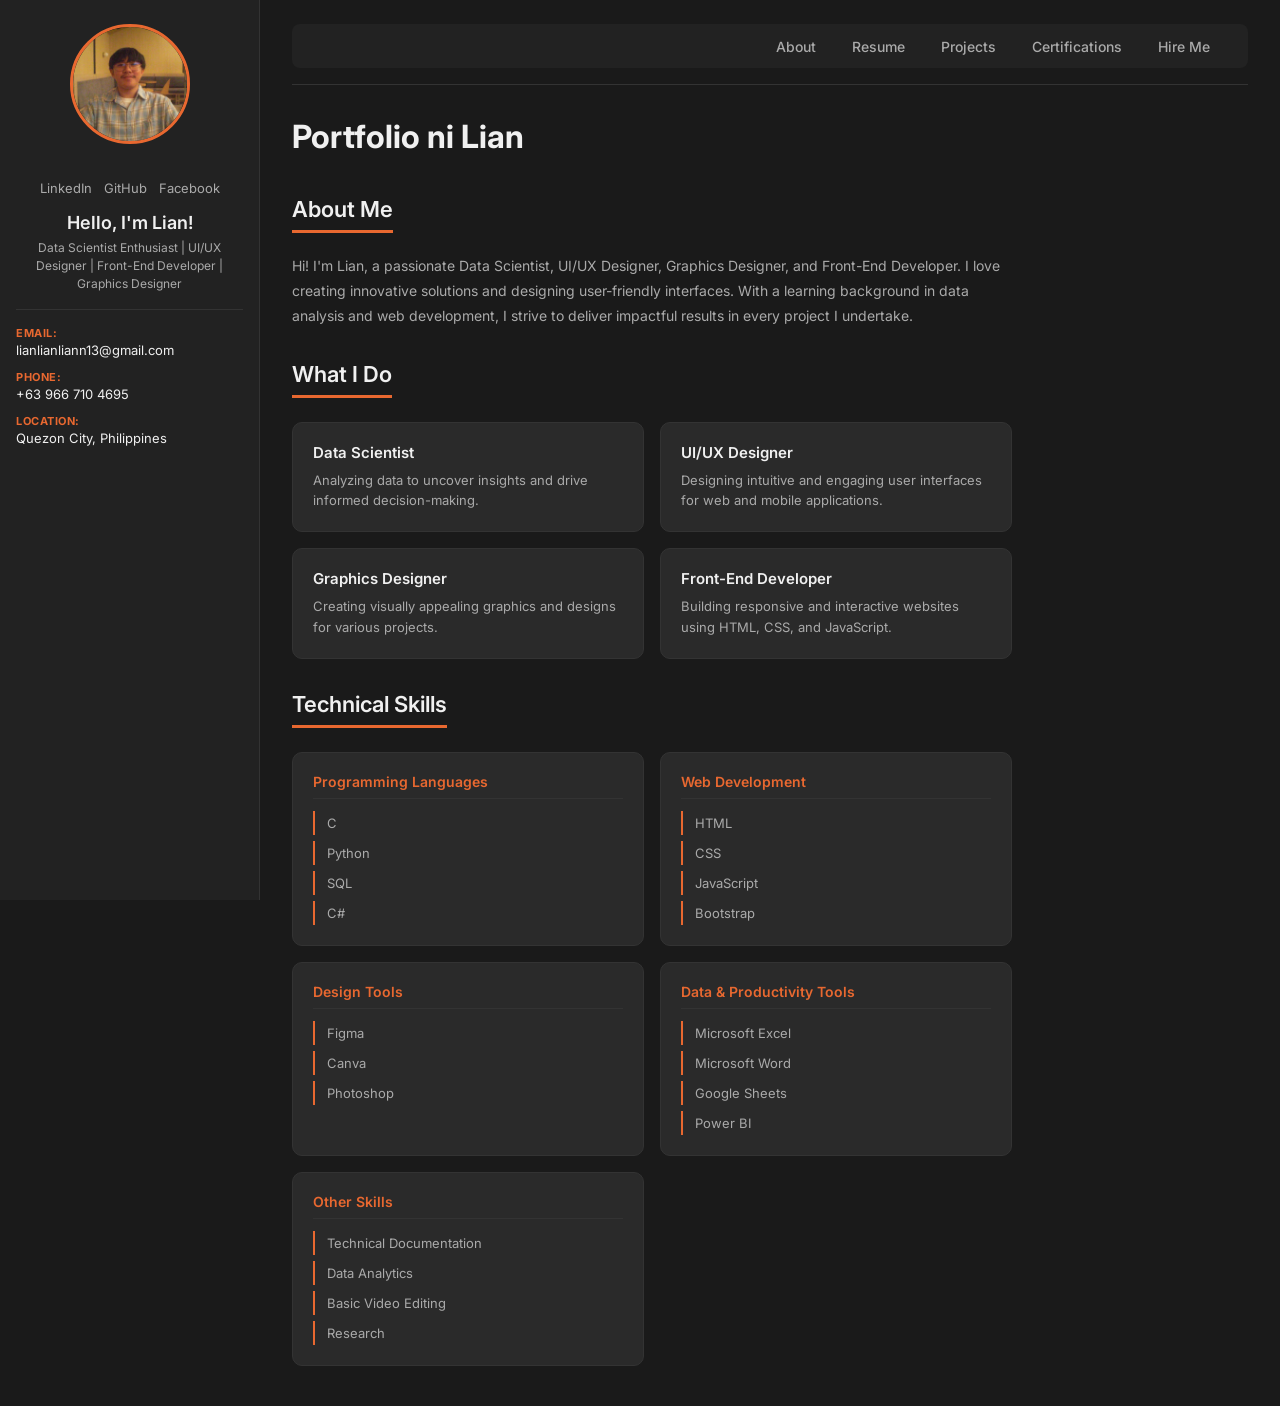
==== index.html @ ba4564c7 "chore: organize project structure into css and images folders" ====
<!DOCTYPE html>
<html lang="en" data-theme="dark">
<head>
    <meta charset="UTF-8">
    <meta name="viewport" content="width=device-width, initial-scale=1.0">
    <title>Portfolio ni Lian</title>
    <link rel="preconnect" href="https://fonts.googleapis.com">
    <link rel="preconnect" href="https://fonts.gstatic.com" crossorigin>
    <link href="https://fonts.googleapis.com/css2?family=Inter:wght@300;400;500;600;700&display=swap" rel="stylesheet">
    <!--External CSS-->
    <link rel="stylesheet" href="css/style.css">
</head>
<body>
   
    <div class="layout-wrapper">

        <!-- SIDEBAR -->
        <aside class="sidebar">

            <!-- Profile Picture -->
            <img src="images/lian-luigi-paredes.jpg" 
            alt="Profile Picture" 
            class="profile-pic"/>

            <br />
            
            <!-- Social Media Links -->
            <div class="social-links">
                <a href="https://www.linkedin.com/in/lian-paredes-87608a298/" 
                target="_blank">LinkedIn</a>
                <a href="https://github.com/lianlianliann"
                target="_blank">GitHub</a> 
                <a href="https://www.facebook.com/ventura.lian/" 
                target="_blank">Facebook</a>
            </div>

            <div class="sidebar-intro">
                <h2>Hello, I'm Lian!</h2>
                <p>Data Scientist Enthusiast | UI/UX Designer | Front-End Developer | Graphics Designer </p>
            </div>
            
            <hr class="sidebar-divider"/>

            <!-- Contact Details -->
            <ul class="contact-list"> 
                <li>
                    <strong>Email:</strong>
                    <p>lianlianliann13@gmail.com</p>
                </li>
                <li>
                    <strong>Phone:</strong>
                    <p>+63 966 710 4695</p>
                </li>
                <li>
                    <strong>Location:</strong>
                    <p>Quezon City, Philippines</p>
                </li>
            </ul>
    
        </aside>

        <!-- MAIN CONTENT -->
        <main class="main-content">

            <!-- Navigation -->
            <nav class="navbar">
                 <ul class="nav-links">
                    <li><a href="index.html">About</a></li>
                    <li><a href="resume.html">Resume</a></li>
                    <li><a href="projects.html">Projects</a></li>
                    <li><a href="certifications.html">Certifications</a></li>
                    <li><a href="hire-me.html">Hire Me</a></li>
                </ul>
            </nav>

            <hr class="nav-divider"/>

            <!-- About Section -->
            <section id="about" class="section">
                <h1 class="page-title">Portfolio ni Lian</h1>
                <h2 class="section-title">About Me</h2>
                <p>Hi! I'm Lian, a passionate Data Scientist, UI/UX Designer, Graphics Designer, and Front-End Developer. I love creating innovative solutions and designing user-friendly interfaces. With a learning background in data analysis and web development, I strive to deliver impactful results in every project I undertake.</p>

                <!-- What I Do -->
                <h2 class="section-title">What I Do</h2>
                <div class="cards-grid">

                    <div class="card">
                        <h4>Data Scientist</h4>
                        <p>Analyzing data to uncover insights and drive informed decision-making.</p>
                    </div>

                    <div class="card">
                        <h4>UI/UX Designer</h4>
                        <p>Designing intuitive and engaging user interfaces for web and mobile applications.</p>
                    </div>

                    <div class="card">
                        <h4>Graphics Designer</h4>
                        <p>Creating visually appealing graphics and designs for various projects.</p>
                    </div>

                    <div class="card">
                        <h4>Front-End Developer</h4>
                        <p>Building responsive and interactive websites using HTML, CSS, and JavaScript.</p>
                    </div>

                </div>

                <!-- Technical Skills -->
                <h2 class="section-title">Technical Skills</h2>

                <div class="skills-grid">

                    <div class="skill-category">
                        <h3>Programming Languages</h3>
                        <ul>
                            <li>C</li>
                            <li>Python</li>
                            <li>SQL</li>
                            <li>C#</li>
                        </ul>
                    </div>

                    <div class="skill-category">
                        <h3>Web Development</h3>
                        <ul>
                            <li>HTML</li>
                            <li>CSS</li>
                            <li>JavaScript</li>
                            <li>Bootstrap</li>
                        </ul>
                    </div>

                    <div class="skill-category">
                        <h3>Design Tools</h3>
                        <ul>
                            <li>Figma</li>
                            <li>Canva</li>
                            <li>Photoshop</li>
                        </ul>
                    </div>

                    <div class="skill-category">
                        <h3>Data &amp; Productivity Tools</h3>
                        <ul>
                            <li>Microsoft Excel</li>
                            <li>Microsoft Word</li>
                            <li>Google Sheets</li>
                            <li>Power BI</li>
                        </ul>
                    </div>

                    <div class="skill-category">
                        <h3>Other Skills</h3>
                        <ul>
                            <li>Technical Documentation</li>
                            <li>Data Analytics</li>
                            <li>Basic Video Editing</li>
                            <li>Research</li>
                        </ul>
                    </div>

                </div>

            </section>

        </main>

    </div>

</body>
</html>
---- css/style.css ----
/* ================================
   INDEX
================================ */


/* ================================
   CSS VARIABLES (THEME COLORS)
================================ */
:root {
    --bg-main: #1a1a1a;
    --bg-sidebar: #222222;
    --bg-card: #2a2a2a;
    --text-primary: #f0f0f0;
    --text-secondary: #aaaaaa;
    --accent: #e86830;
    --border: #333333;
}

/* ================================
   RESET & BASE STYLES
================================ */
* {
    margin: 0;
    padding: 0;
    box-sizing: border-box;
}

html {
    scroll-behavior: smooth;
}

body {
    font-family: 'Inter', sans-serif;
    background-color: var(--bg-main);
    color: var(--text-primary);
}

/* ================================
   LAYOUT
================================ */
.layout-wrapper {
    display: flex;
    min-height: 100vh;
}

.sidebar {
    width: 260px;
    min-width: 260px;
    background-color: var(--bg-sidebar);
    border-right: 1px solid var(--border);
    padding: 24px 16px;
    position: fixed;
    top: 0;
    left: 0;
    height: 100vh;
    overflow-y: auto;
}

.main-content {
    margin-left: 260px;
    flex: 1;
    padding: 24px 32px;
}

/* ================================
   SIDEBAR
================================ */
.profile-pic {
    width: 120px;
    height: 120px;
    border-radius: 50%;
    border: 3px solid var(--accent);
    display: block;
    margin: 0 auto 16px auto;
    object-fit: cover;
}

.social-links {
    display: flex;
    justify-content: center;
    gap: 12px;
    margin-bottom: 16px;
}

.social-links a {
    color: var(--text-secondary);
    text-decoration: none;
    font-size: 13px;
    transition: color 0.2s ease;
}

.social-links a:hover {
    color: var(--accent);
}

.sidebar-intro {
    text-align: center;
    margin-bottom: 16px;
}

.sidebar-intro h2 {
    font-size: 18px;
    font-weight: 600;
    color: var(--text-primary);
    margin-bottom: 6px;
}

.sidebar-intro p {
    font-size: 12px;
    color: var(--text-secondary);
    line-height: 1.5;
}

.sidebar-divider {
    border: none;
    border-top: 1px solid var(--border);
    margin: 16px 0;
}

.contact-list {
    list-style: none;
    display: flex;
    flex-direction: column;
    gap: 12px;
}

.contact-list li {
    display: flex;
    flex-direction: column;
    gap: 2px;
}

.contact-list strong {
    font-size: 11px;
    text-transform: uppercase;
    letter-spacing: 0.5px;
    color: var(--accent);
}

.contact-list p {
    font-size: 13px;
    color: var(--text-primary);
    margin: 0;
}

/* ================================
   NAVIGATION
================================ */
.navbar {
    display: flex;
    justify-content: flex-end;
    align-items: center;
    background-color: var(--bg-sidebar);
    border-radius: 8px;
    padding: 12px 24px;
}

.nav-links {
    list-style: none;
    display: flex;
    gap: 8px;
    margin: 0;
    padding: 0;
}

.nav-links li a {
    text-decoration: none;
    color: var(--text-secondary);
    font-size: 14px;
    font-weight: 500;
    padding: 6px 14px;
    border-radius: 6px;
    transition: color 0.2s ease, background-color 0.2s ease;
}

.nav-links li a:hover {
    color: var(--accent);
    background-color: var(--bg-card);
}

.nav-links li a.active {
    color: var(--accent);
    background-color: var(--bg-card);
}

.nav-divider {
    border: none;
    border-top: 1px solid var(--border);
    margin: 16px 0;
}

/* ================================
   SECTIONS (SHARED)
================================ */
.section {
    padding: 16px 0;
}

.page-title {
    font-size: 32px;
    font-weight: 700;
    color: var(--text-primary);
    margin-bottom: 8px;
}

.section-title {
    font-size: 22px;
    font-weight: 600;
    color: var(--text-primary);
    margin-top: 32px;
    margin-bottom: 8px;
    padding-bottom: 8px;
    display: inline-block;
    border-bottom: 3px solid var(--accent);
}

.section p {
    font-size: 14px;
    color: var(--text-secondary);
    line-height: 1.8;
    max-width: 720px;
    margin-top: 12px;
}

/* ================================
   WHAT I DO CARDS
================================ */
.cards-grid {
    display: grid;
    grid-template-columns: repeat(2, 1fr);
    gap: 16px;
    margin-top: 16px;
    max-width: 720px;
}

.card {
    background-color: var(--bg-card);
    border: 1px solid var(--border);
    border-radius: 10px;
    padding: 20px;
    transition: transform 0.2s ease, border-color 0.2s ease;
}

.card:hover {
    transform: translateY(-4px);
    border-color: var(--accent);
}

.card h4 {
    font-size: 15px;
    font-weight: 600;
    color: var(--text-primary);
    margin-bottom: 8px;
}

.card p {
    font-size: 13px;
    color: var(--text-secondary);
    line-height: 1.6;
    margin: 0;
}

/* ================================
   TECHNICAL SKILLS
================================ */
.skills-grid {
    display: grid;
    grid-template-columns: repeat(2, 1fr);
    gap: 16px;
    margin-top: 16px;
    max-width: 720px;
}

.skill-category {
    background-color: var(--bg-card);
    border: 1px solid var(--border);
    border-radius: 10px;
    padding: 20px;
    transition: border-color 0.2s ease;
}

.skill-category:hover {
    border-color: var(--accent);
}

.skill-category h3 {
    font-size: 14px;
    font-weight: 600;
    color: var(--accent);
    margin-bottom: 12px;
    padding-bottom: 8px;
    border-bottom: 1px solid var(--border);
}

.skill-category ul {
    list-style: none;
    display: flex;
    flex-direction: column;
    gap: 6px;
}

.skill-category ul li {
    font-size: 13px;
    color: var(--text-secondary);
    padding: 4px 0;
    padding-left: 12px;
    border-left: 2px solid var(--accent);
    transition: color 0.2s ease;
}

.skill-category ul li:hover {
    color: var(--text-primary);
}

/* ================================
   RESUME
================================ */


/* ================================
   DOWNLOAD BUTTON
================================ */
.download-btn {
    display: inline-block;
    padding: 10px 24px;
    background-color: var(--accent);
    color: #ffffff;
    text-decoration: none;
    border-radius: 8px;
    font-size: 14px;
    font-weight: 600;
    transition: opacity 0.2s ease, transform 0.2s ease;
}

.download-btn:hover {
    opacity: 0.85;
    transform: translateY(-2px);
}

/* ================================
   PAGE TITLE WRAPPER
================================ */
.page-title-wrapper {
    display: flex;
    align-items: center;
    justify-content: space-between;
    max-width: 720px;
    margin-bottom: 8px;
}

.page-title-wrapper .download-btn {
    font-size: 12px;
    padding: 6px 16px;
    margin: 0;
}

/* ================================
   EDUCATION & EXPERIENCE TIMELINE
================================ */
.timeline {
    display: flex;
    flex-direction: column;
    margin-top: 16px;
    max-width: 720px;
    border-left: 2px solid var(--border);
    padding-left: 24px;
}

.timeline-item {
    position: relative;
    padding-bottom: 32px;
}

.timeline-item:last-child {
    padding-bottom: 0;
}

.timeline-dot {
    width: 12px;
    height: 12px;
    background-color: var(--accent);
    border-radius: 50%;
    position: absolute;
    left: -30.5px;
    top: 1px;
}

.timeline-content h3 {
    font-size: 15px;
    font-weight: 600;
    color: var(--text-primary);
    margin-bottom: 4px;
}

.timeline-date {
    font-size: 13px;
    color: var(--accent);
    font-weight: 500;
    display: block;
    margin-bottom: 6px;
}

.timeline-content p {
    font-size: 13px;
    color: var(--text-secondary);
    margin: 0;
    margin-bottom: 6px;
    line-height: 1.6;
}

/* ================================
   AFFILIATIONS & ORGANIZATIONS
================================ */
.affiliations-grid {
    display: grid;
    grid-template-columns: repeat(2, 1fr);
    gap: 16px;
    margin-top: 16px;
    max-width: 720px;
}

.affiliation-card {
    background-color: var(--bg-card);
    border: 1px solid var(--border);
    border-radius: 10px;
    padding: 20px;
    transition: border-color 0.2s ease, transform 0.2s ease;
}

.affiliation-card:hover {
    border-color: var(--accent);
    transform: translateY(-4px);
}

.affiliation-card h3 {
    font-size: 15px;
    font-weight: 600;
    color: var(--text-primary);
    margin-bottom: 6px;
}

.affiliation-role {
    font-size: 12px;
    color: var(--accent);
    font-weight: 500;
    display: block;
    margin-bottom: 4px;
}

.affiliation-date {
    font-size: 12px;
    color: var(--text-secondary);
    display: block;
    margin-bottom: 10px;
}

.affiliation-card p {
    font-size: 13px;
    color: var(--text-secondary);
    line-height: 1.6;
    margin: 0;
}

/* ================================
   PROJECTS BASE
================================ */
.project-list {
    display: flex;
    flex-direction: column;
    gap: 40px;
    margin-top: 24px;
    max-width: 520px;
}

/* ================================
   PROJECTS CARDS
================================ */
.project-card {
    display: flex;
    flex-direction: column;
    gap: 16px;
    background-color: var(--bg-card);
    border: 1px solid var(--border);
    border-radius: 10px;
    overflow: hidden;
    transition: border-color 0.2s ease, transform 0.2s ease;
}

.project-card:hover {
    border-color: var(--accent);
    transform: translateY(-4px);
}

.project-image-placeholder {
    width: 100%;
    height: 180px;
    background-color: var(--border);
    display: flex;
    align-items: center;
    justify-content: center;
}

.project-image-placeholder p {
    font-size: 13px;
    color: var(--text-secondary);
    margin: 0;
}

.project-info {
    padding: 0 20px 20px 20px;
}

.project-info h2 {
    font-size: 20px;
    font-weight: 700;
    color: var(--text-primary);
    margin-bottom: 10px;
}

.project-info p {
    font-size: 13px;
    color: var(--text-secondary);
    line-height: 1.8;
    margin: 0;
}

/* ================================
   PROJECTS TAGS & BUTTON
================================ */

.project-tags {
    display: flex;
    flex-wrap: wrap;
    gap: 8px;
    margin-top: 16px;
    margin-bottom: 16px;
}

.tag {
    font-size: 12px;
    font-weight: 500;
    color: var(--accent);
    background-color: var(--bg-main);
    border: 1px solid var(--accent);
    border-radius: 20px;
    padding: 4px 12px;
    transition: background-color 0.2s ease, color 0.2s ease;
}

.tag:hover {
    background-color: var(--accent);
    color: #ffffff;
}

.demo-btn {
    display: inline-flex;
    align-items: center;
    gap: 6px;
    font-size: 13px;
    font-weight: 600;
    color: var(--text-primary);
    text-decoration: none;
    border: 1px solid var(--border);
    border-radius: 8px;
    padding: 8px 16px;
    transition: background-color 0.2s ease, border-color 0.2s ease;
}

.demo-btn:hover {
    background-color: var(--accent);
    border-color: var(--accent);
}

/* ================================
   CERTIFICATIONS BASE
================================ */
.certifications-grid {
    display: grid;
    grid-template-columns: repeat(2, 1fr);
    gap: 20px;
    margin-top: 24px;
    max-width: 720px;
}

/* ================================
   CERTIFICATIONS CARDS
================================ */
.cert-card {
    background-color: var(--bg-card);
    border: 1px solid var(--border);
    border-radius: 10px;
    padding: 20px;
    display: flex;
    flex-direction: column;
    gap: 8px;
    transition: border-color 0.2s ease, transform 0.2s ease;
}

.cert-card:hover {
    border-color: var(--accent);
    transform: translateY(-4px);
}

.cert-title {
    font-size: 15px;
    font-weight: 600;
    color: var(--text-primary);
    line-height: 1.4;
}

.cert-issuer {
    font-size: 13px;
    font-weight: 500;
    color: var(--text-secondary);
    margin: 0;
}

/* ================================
   CERTIFICATIONS DATE & CATEGORY
================================ */
.cert-header {
    display: flex;
    justify-content: flex-end;
    margin-bottom: 4px;
}

.cert-category {
    font-size: 11px;
    font-weight: 600;
    color: #ffffff;
    background-color: var(--accent);
    border-radius: 20px;
    padding: 3px 10px;
    text-transform: uppercase;
    letter-spacing: 0.5px;
}

.cert-date {
    font-size: 12px;
    color: var(--accent);
    font-weight: 500;
    margin: 0;
    margin-top: auto;
    padding-top: 8px;
    border-top: 1px solid var(--border);
}

/* ================================
   CERTIFICATIONS CARD IMAGE
================================ */
.cert-image-link {
    display: block;
    text-decoration: none;
}

.cert-image-placeholder {
    width: 100%;
    height: 140px;
    background-color: var(--border);
    border-radius: 6px;
    display: flex;
    align-items: center;
    justify-content: center;
    transition: opacity 0.2s ease;
}

.cert-image-placeholder:hover {
    opacity: 0.75;
}

.cert-image-placeholder p {
    font-size: 12px;
    color: var(--text-secondary);
    margin: 0;
}

/* ================================
   HIRE ME BASE
================================ */
.work-together {
    display: flex;
    gap: 12px;
    margin-top: 20px;
    max-width: 720px;
}

/* ================================
   AVAILABILITY STATUS
================================ */
.availability-card {
    display: flex;
    flex-direction: column;
    gap: 12px;
    margin-top: 16px;
    max-width: 720px;
    background-color: var(--bg-card);
    border: 1px solid var(--border);
    border-radius: 10px;
    padding: 20px;
}

.availability-item {
    display: flex;
    align-items: center;
    gap: 10px;
}

.availability-dot {
    width: 10px;
    height: 10px;
    min-width: 10px;
    border-radius: 50%;
    background-color: var(--accent);
}

.availability-item p {
    font-size: 14px;
    color: var(--text-primary);
    margin: 0;
}

/* ================================
   CONTACT FORM
================================ */
.contact-form {
    display: flex;
    flex-direction: column;
    gap: 12px;
    margin-top: 20px;
    max-width: 720px;
}

.form-row {
    display: flex;
    gap: 12px;
}

.form-input {
    flex: 1;
    background-color: var(--bg-card);
    border: 1px solid var(--border);
    border-radius: 8px;
    padding: 12px 16px;
    font-size: 14px;
    font-family: 'Inter', sans-serif;
    color: var(--text-primary);
    outline: none;
    transition: border-color 0.2s ease;
}

.form-input:focus {
    border-color: var(--accent);
}

.form-input::placeholder {
    color: var(--text-secondary);
}

.form-textarea {
    background-color: var(--bg-card);
    border: 1px solid var(--border);
    border-radius: 8px;
    padding: 12px 16px;
    font-size: 14px;
    font-family: 'Inter', sans-serif;
    color: var(--text-primary);
    outline: none;
    resize: vertical;
    min-height: 160px;
    transition: border-color 0.2s ease;
}

.form-textarea:focus {
    border-color: var(--accent);
}

.form-textarea::placeholder {
    color: var(--text-secondary);
}

.form-submit {
    background-color: var(--accent);
    color: #ffffff;
    border: none;
    border-radius: 8px;
    padding: 12px 24px;
    font-size: 14px;
    font-weight: 600;
    font-family: 'Inter', sans-serif;
    cursor: pointer;
    transition: opacity 0.2s ease, transform 0.2s ease;
    align-self: flex-end;
}

.form-submit:hover {
    opacity: 0.85;
    transform: translateY(-2px);
}

/* ================================
   HIRE ME & COPY EMAIL BUTTONS
================================ */
.hire-btn {
    display: inline-block;
    padding: 10px 24px;
    background-color: var(--accent);
    color: #ffffff;
    text-decoration: none;
    border-radius: 8px;
    font-size: 14px;
    font-weight: 600;
    transition: opacity 0.2s ease, transform 0.2s ease;
}

.hire-btn:hover {
    opacity: 0.85;
    transform: translateY(-2px);
}

.copy-email-btn {
    display: inline-block;
    padding: 10px 24px;
    background-color: transparent;
    color: var(--text-primary);
    border: 1px solid var(--border);
    border-radius: 8px;
    font-size: 14px;
    font-weight: 600;
    font-family: 'Inter', sans-serif;
    cursor: pointer;
    transition: border-color 0.2s ease, color 0.2s ease;
}

.copy-email-btn:hover {
    border-color: var(--accent);
    color: var(--accent);
}
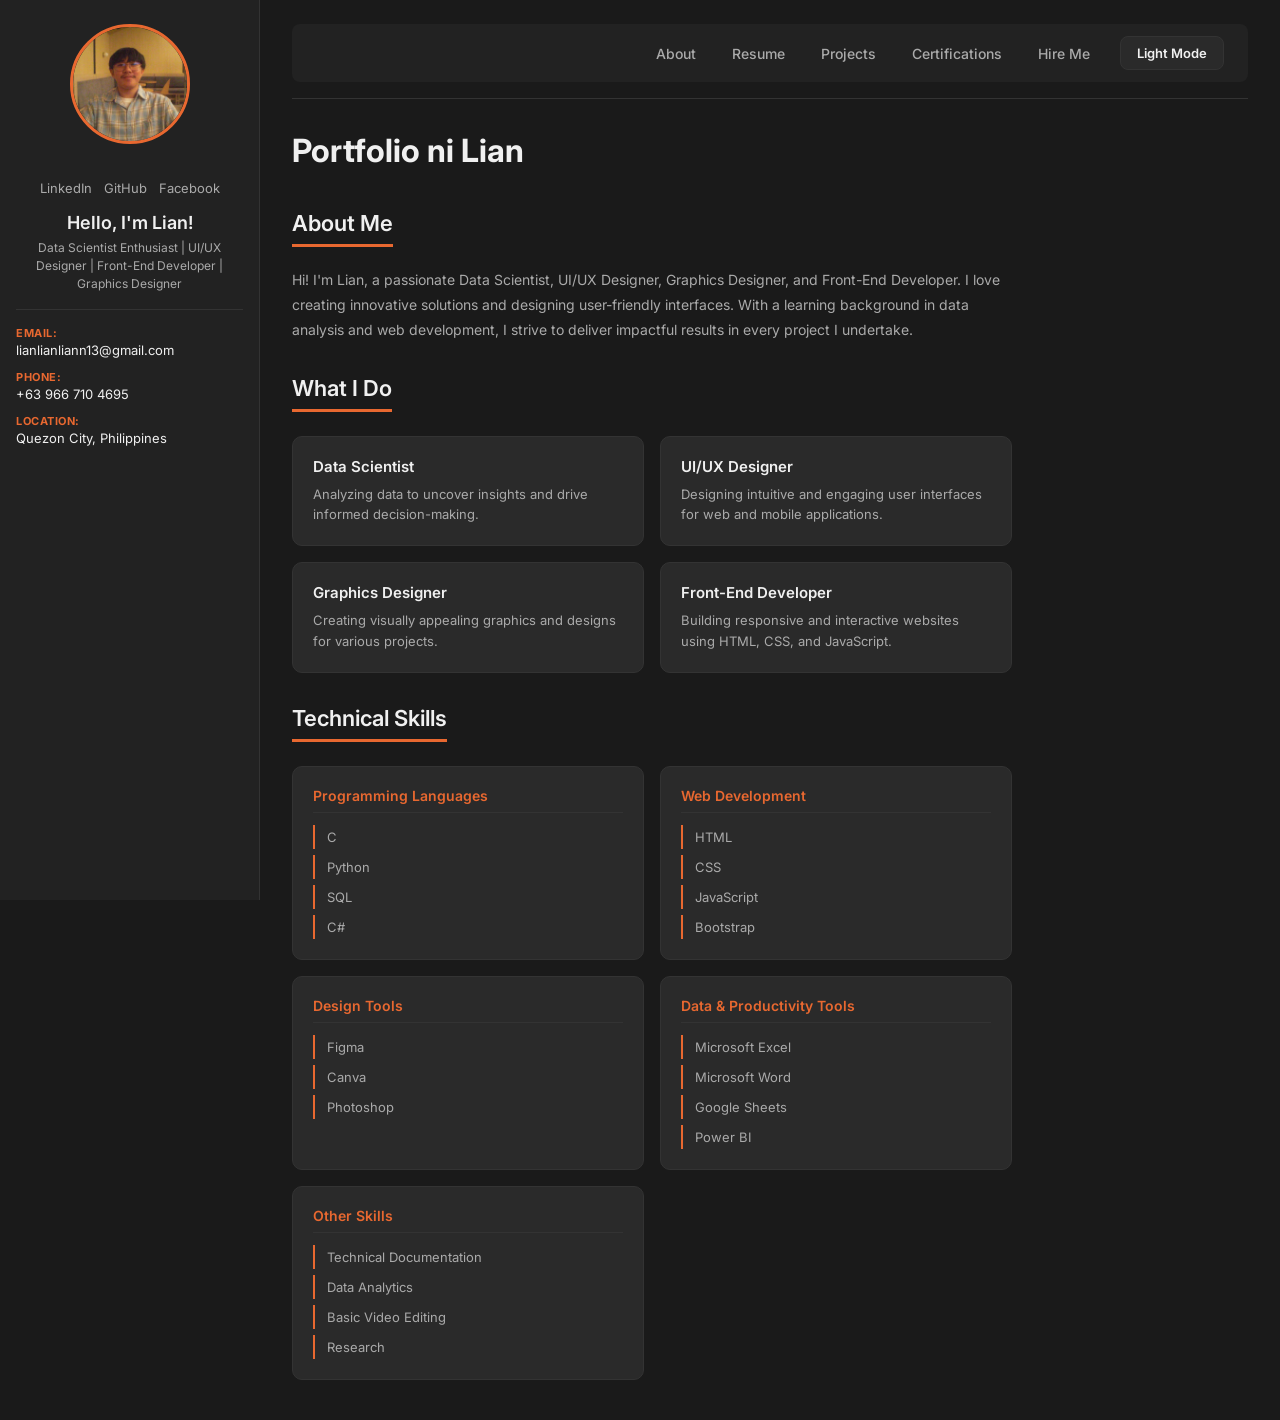
==== commit 1f6b4d93: "add persistent dark/light mode toggle" ====
--- a/index.html
+++ b/index.html
@@ -71,7 +71,10 @@
                     <li><a href="certifications.html">Certifications</a></li>
                     <li><a href="hire-me.html">Hire Me</a></li>
                 </ul>
+                <button id="theme-toggle" class="theme-btn">Light Mode</button>
             </nav>
+
+            <script src="js/script.js"></script>
 
             <hr class="nav-divider"/>
 
--- a/css/style.css
+++ b/css/style.css
@@ -834,4 +834,35 @@
 .copy-email-btn:hover {
     border-color: var(--accent);
     color: var(--accent);
+}
+
+/* ================================
+   MODE TOGGLE BUTTON
+================================ */
+[data-theme="light"] {
+    --bg-main: #f4f4f9;
+    --bg-sidebar: #ffffff;
+    --bg-card: #ffffff;
+    --text-primary: #222222;
+    --text-secondary: #555555;
+    --accent: #e86830;
+    --border: #cccccc;
+}
+
+.theme-btn {
+    background-color: var(--bg-card);
+    color: var(--text-primary);
+    border: 1px solid var(--border);
+    padding: 8px 16px;
+    border-radius: 8px;
+    cursor: pointer;
+    margin-left: 16px;
+    font-family: 'Inter', sans-serif;
+    font-size: 13px;
+    font-weight: 600;
+    transition: background-color 0.2s ease, border-color 0.2s ease;
+}
+
+.theme-btn:hover {
+    border-color: var(--accent);
 }
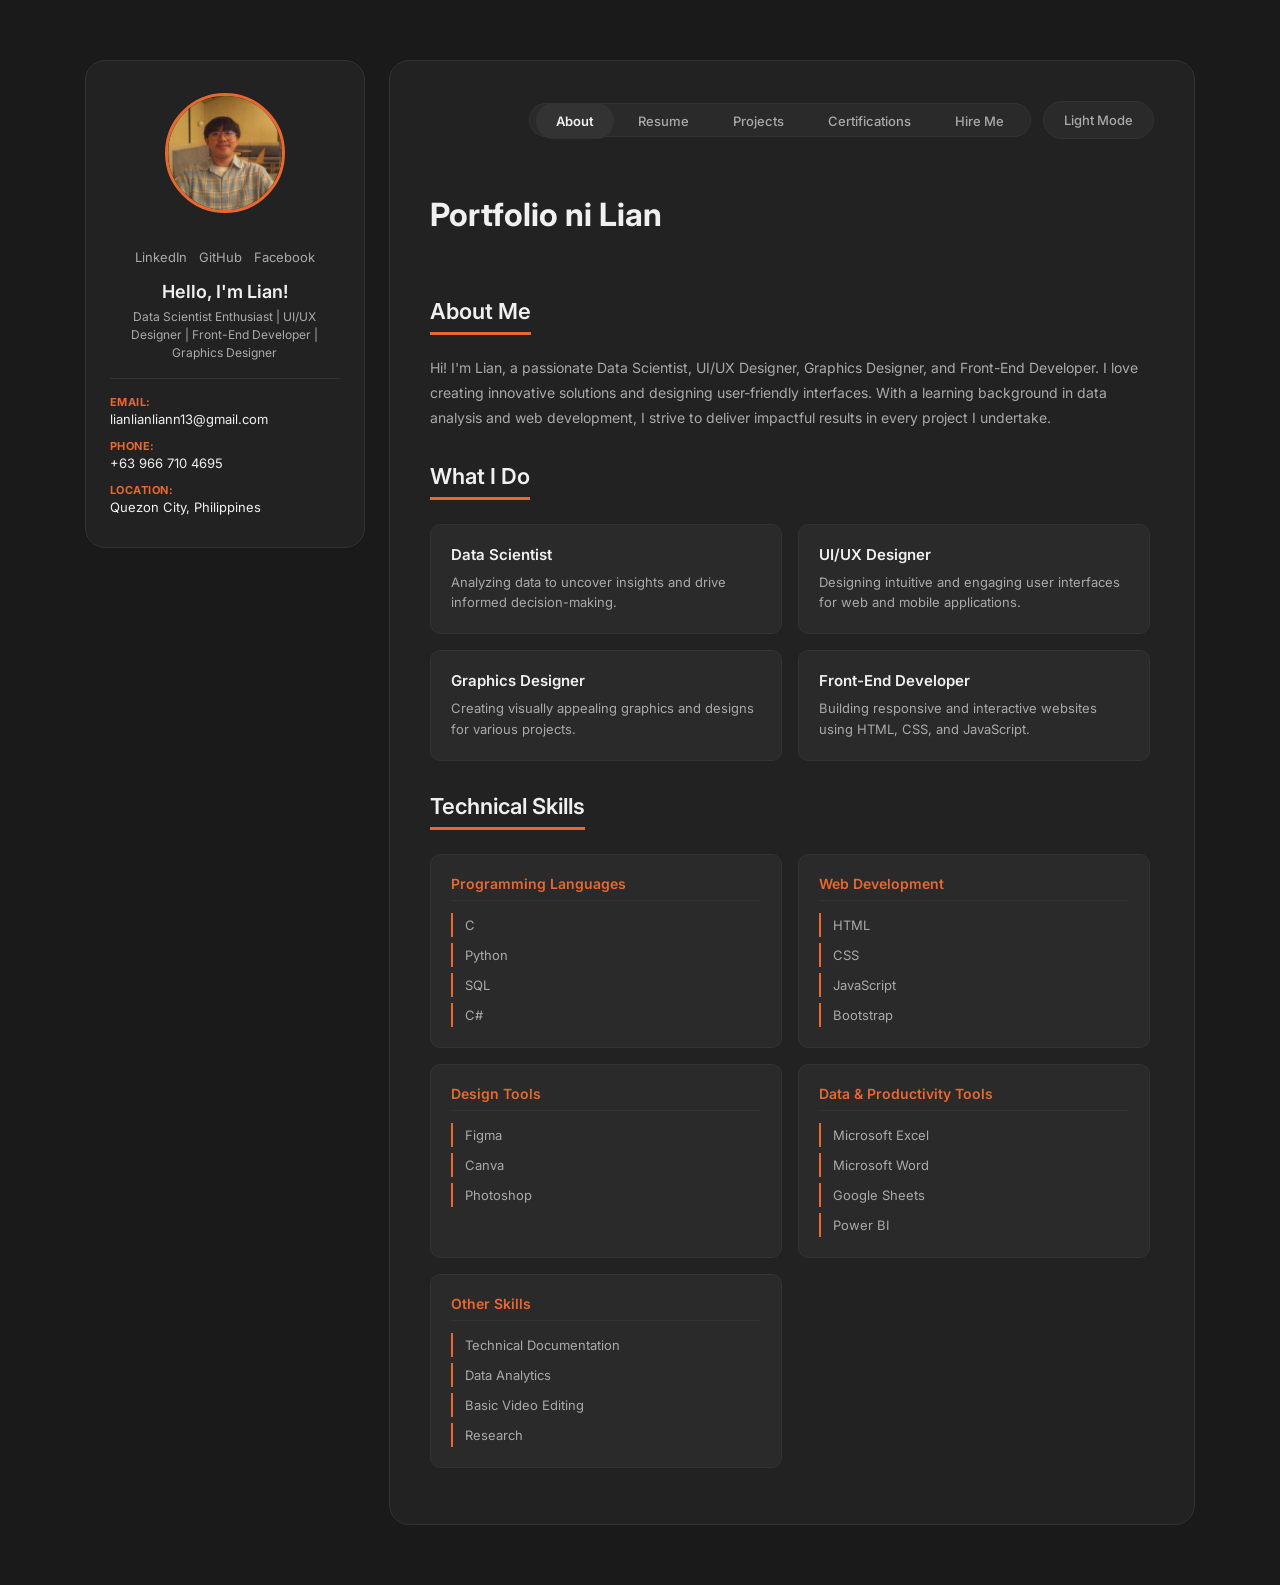
==== commit a2c814e9: "fix navbar style and index/resume" ====
--- a/index.html
+++ b/index.html
@@ -65,7 +65,7 @@
             <!-- Navigation -->
             <nav class="navbar">
                  <ul class="nav-links">
-                    <li><a href="index.html">About</a></li>
+                    <li><a href="index.html" class="active">About</a></li>
                     <li><a href="resume.html">Resume</a></li>
                     <li><a href="projects.html">Projects</a></li>
                     <li><a href="certifications.html">Certifications</a></li>
--- a/css/style.css
+++ b/css/style.css
@@ -40,26 +40,34 @@
 ================================ */
 .layout-wrapper {
     display: flex;
-    min-height: 100vh;
+    justify-content: center;
+    gap: 24px; 
+    max-width: 1150px;
+    margin: 60px auto; 
+    padding: 0 20px;
 }
 
 .sidebar {
-    width: 260px;
-    min-width: 260px;
+    width: 280px;
+    min-width: 280px;
     background-color: var(--bg-sidebar);
-    border-right: 1px solid var(--border);
-    padding: 24px 16px;
-    position: fixed;
-    top: 0;
-    left: 0;
-    height: 100vh;
-    overflow-y: auto;
+    border: 1px solid var(--border);
+    border-radius: 20px; 
+    padding: 32px 24px;
+    position: sticky; 
+    top: 60px;
+    height: fit-content;
 }
 
 .main-content {
-    margin-left: 260px;
     flex: 1;
-    padding: 24px 32px;
+    background-color: var(--bg-sidebar);
+    border: 1px solid var(--border);
+    border-radius: 20px; 
+    padding: 40px;
+    position: relative; 
+    margin-left: 0; 
+    min-height: 80vh; 
 }
 
 /* ================================
@@ -150,43 +158,44 @@
     display: flex;
     justify-content: flex-end;
     align-items: center;
-    background-color: var(--bg-sidebar);
-    border-radius: 8px;
-    padding: 12px 24px;
+    margin-bottom: 40px; 
+    gap: 12px; 
 }
 
 .nav-links {
     list-style: none;
     display: flex;
-    gap: 8px;
-    margin: 0;
-    padding: 0;
+    gap: 4px; 
+    margin: 0;
+    padding: 6px; 
+    background-color: var(--bg-card); 
+    border: 1px solid var(--border);
+    border-radius: 40px; 
 }
 
 .nav-links li a {
     text-decoration: none;
     color: var(--text-secondary);
-    font-size: 14px;
+    font-size: 13px; 
     font-weight: 500;
-    padding: 6px 14px;
-    border-radius: 6px;
-    transition: color 0.2s ease, background-color 0.2s ease;
+    padding: 10px 20px; 
+    border-radius: 30px; 
+    transition: all 0.3s ease; 
 }
 
 .nav-links li a:hover {
-    color: var(--accent);
-    background-color: var(--bg-card);
+    color: var(--text-primary);
+    background-color: var(--bg-main); 
 }
 
 .nav-links li a.active {
-    color: var(--accent);
-    background-color: var(--bg-card);
+    color: var(--text-primary); 
+    background-color: var(--border); 
+    font-weight: 600; 
 }
 
 .nav-divider {
-    border: none;
-    border-top: 1px solid var(--border);
-    margin: 16px 0;
+    display: none;
 }
 
 /* ================================
@@ -200,7 +209,8 @@
     font-size: 32px;
     font-weight: 700;
     color: var(--text-primary);
-    margin-bottom: 8px;
+    margin-top: 0;
+    margin-bottom: 32px; 
 }
 
 .section-title {
@@ -344,14 +354,17 @@
     display: flex;
     align-items: center;
     justify-content: space-between;
-    max-width: 720px;
-    margin-bottom: 8px;
+    margin-bottom: 32px;
 }
 
 .page-title-wrapper .download-btn {
-    font-size: 12px;
-    padding: 6px 16px;
-    margin: 0;
+    font-size: 13px;
+    padding: 8px 20px;
+    margin: 0;
+}
+
+.page-title-wrapper .page-title {
+    margin-bottom: 0; 
 }
 
 /* ================================
@@ -851,18 +864,19 @@
 
 .theme-btn {
     background-color: var(--bg-card);
-    color: var(--text-primary);
-    border: 1px solid var(--border);
-    padding: 8px 16px;
-    border-radius: 8px;
+    color: var(--text-secondary);
+    border: 1px solid var(--border);
+    padding: 10px 20px;
+    border-radius: 30px; /* Matches the nav links pill */
     cursor: pointer;
-    margin-left: 16px;
     font-family: 'Inter', sans-serif;
     font-size: 13px;
-    font-weight: 600;
-    transition: background-color 0.2s ease, border-color 0.2s ease;
+    font-weight: 500;
+    transition: all 0.3s ease;
+    margin-left: 0; /* Remove the old left margin since we use gap in navbar */
 }
 
 .theme-btn:hover {
-    border-color: var(--accent);
+    color: var(--text-primary);
+    background-color: var(--border);
 }
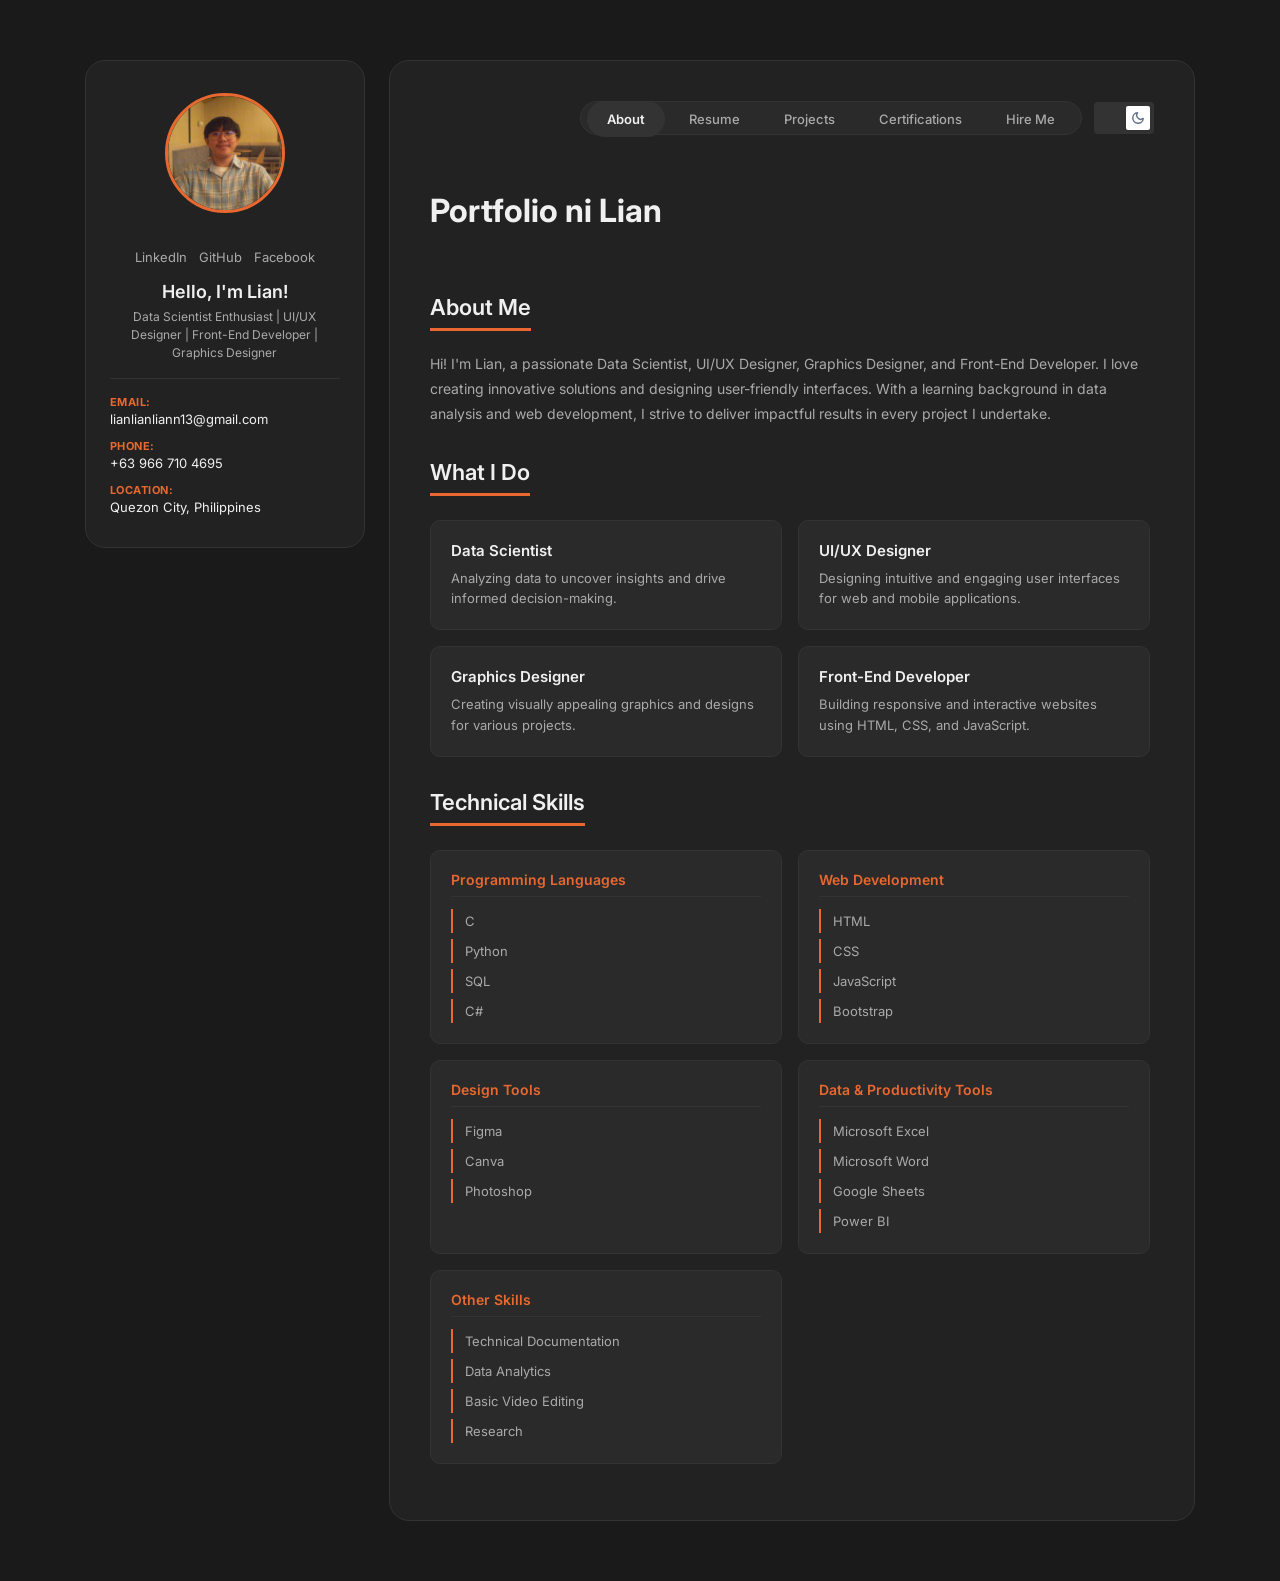
==== commit 0acdb698: "redo the styling of the light/dark mode" ====
--- a/index.html
+++ b/index.html
@@ -71,7 +71,9 @@
                     <li><a href="certifications.html">Certifications</a></li>
                     <li><a href="hire-me.html">Hire Me</a></li>
                 </ul>
-                <button id="theme-toggle" class="theme-btn">Light Mode</button>
+                <button id="theme-toggle" class="theme-switch" aria-label="Toggle Theme">
+                    <span class="switch-thumb"></span>
+                </button>
             </nav>
 
             <script src="js/script.js"></script>
--- a/css/style.css
+++ b/css/style.css
@@ -852,31 +852,47 @@
 /* ================================
    MODE TOGGLE BUTTON
 ================================ */
-[data-theme="light"] {
-    --bg-main: #f4f4f9;
-    --bg-sidebar: #ffffff;
-    --bg-card: #ffffff;
-    --text-primary: #222222;
-    --text-secondary: #555555;
-    --accent: #e86830;
-    --border: #cccccc;
-}
-
-.theme-btn {
-    background-color: var(--bg-card);
-    color: var(--text-secondary);
-    border: 1px solid var(--border);
-    padding: 10px 20px;
-    border-radius: 30px; /* Matches the nav links pill */
+.theme-switch {
+    width: 60px;
+    height: 32px;
+    background-color: #cbd5e1; 
+    border: none;
+    border-radius: 4px; 
+    position: relative;
     cursor: pointer;
-    font-family: 'Inter', sans-serif;
-    font-size: 13px;
-    font-weight: 500;
-    transition: all 0.3s ease;
-    margin-left: 0; /* Remove the old left margin since we use gap in navbar */
-}
-
-.theme-btn:hover {
-    color: var(--text-primary);
+    padding: 4px;
+    display: flex;
+    align-items: center;
+    transition: background-color 0.3s ease;
+}
+
+.switch-thumb {
+    width: 24px;
+    height: 24px;
+    background-color: #ffffff;
+    border-radius: 2px; 
+    position: absolute;
+    left: 4px;
+    display: flex;
+    align-items: center;
+    justify-content: center;
+    transition: transform 0.3s ease;
+    box-shadow: 0 1px 2px rgba(0,0,0,0.1);
+}
+
+
+[data-theme="dark"] .theme-switch {
     background-color: var(--border);
+}
+
+[data-theme="dark"] .switch-thumb {
+    transform: translateX(28px); 
+}
+
+
+.switch-thumb svg {
+    width: 14px;
+    height: 14px;
+    stroke: #64748b;
+    stroke-width: 2.5;
 }
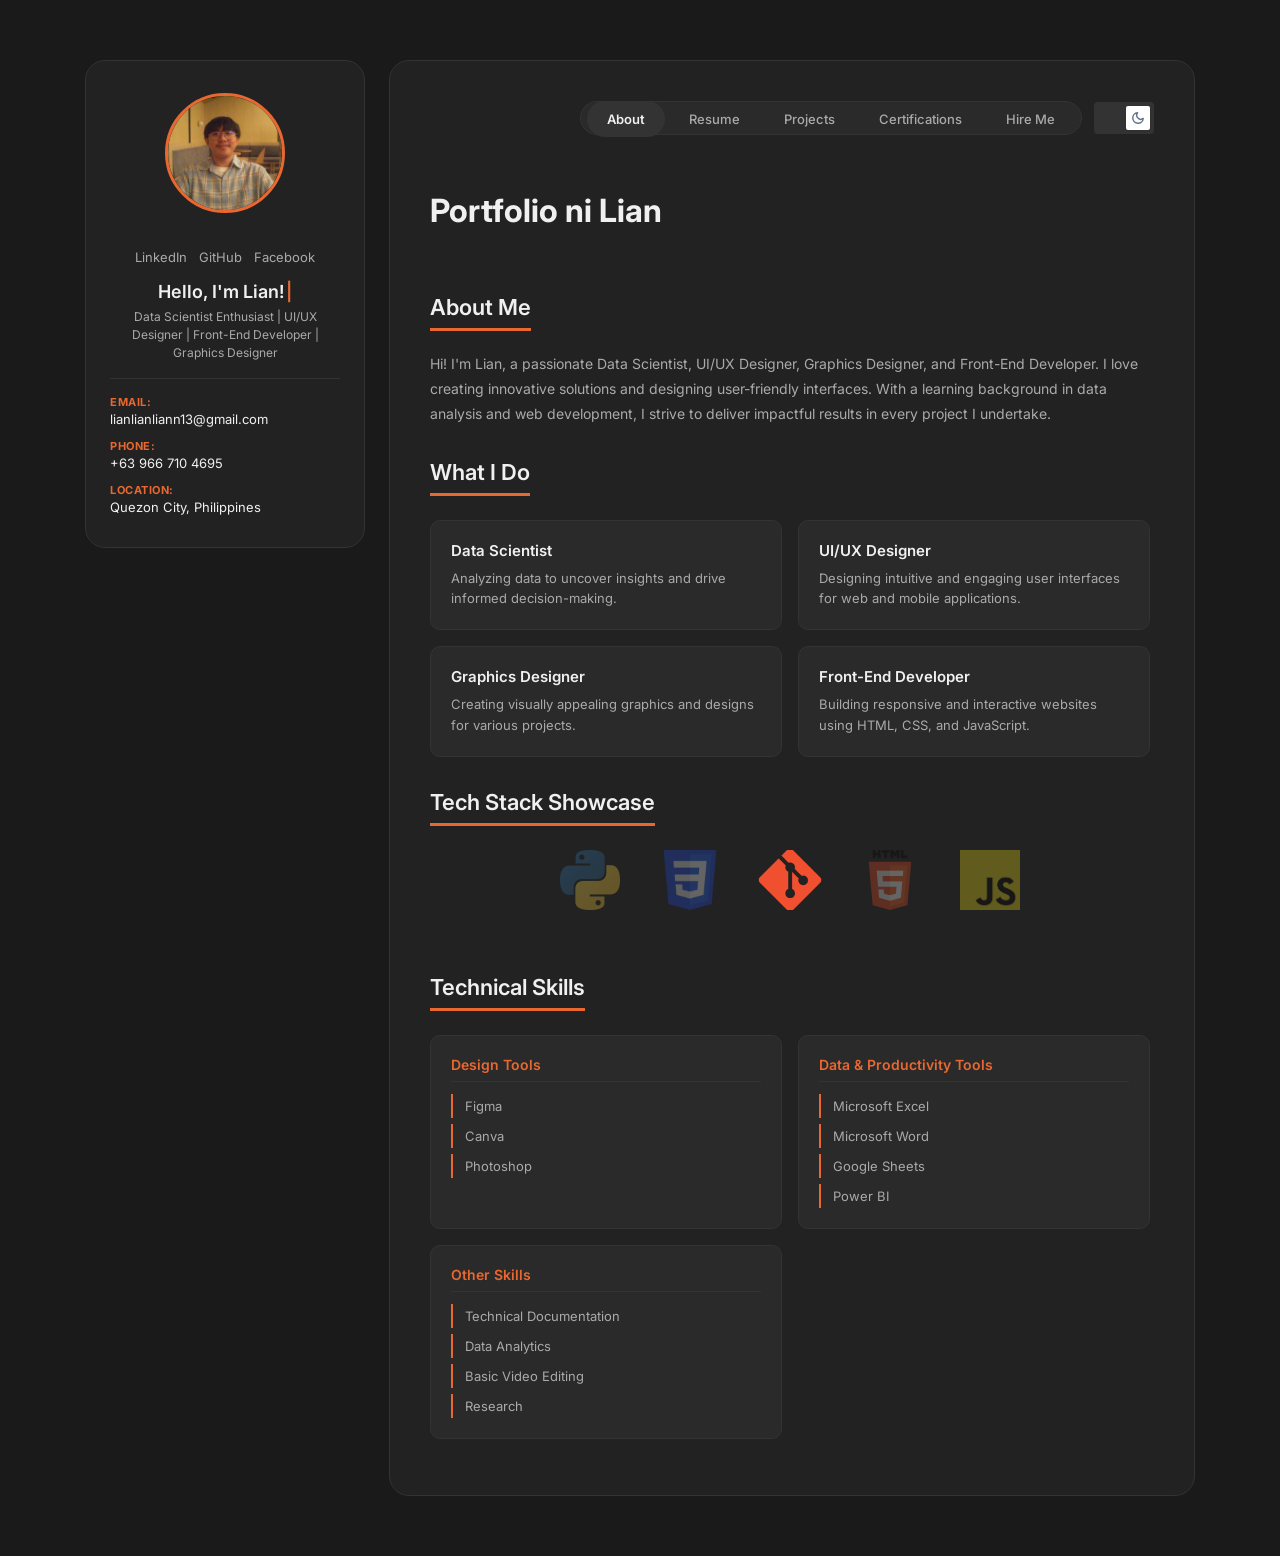
==== commit 8897f399: "feat: added tech-stack-carousel and remove redundant deets" ====
--- a/index.html
+++ b/index.html
@@ -112,30 +112,21 @@
 
                 </div>
 
-                <!-- Technical Skills -->
+                <h2 class="section-title">Tech Stack Showcase</h2>
+                <div class="carousel-container">
+                    <div class="carousel-track" id="carousel-track">
+                        <div class="carousel-item"><img src="images/python.png" alt="Python"></div>
+                        <div class="carousel-item"><img src="images/css.png" alt="CSS"></div>
+                        <div class="carousel-item"><img src="images/git.png" alt="Git"></div>
+                        <div class="carousel-item"><img src="images/html5.png" alt="HTML5"></div>
+                        <div class="carousel-item"><img src="images/javascript.png" alt="JavaScript"></div>
+                    </div>
+                </div>
+
                 <h2 class="section-title">Technical Skills</h2>
 
                 <div class="skills-grid">
 
-                    <div class="skill-category">
-                        <h3>Programming Languages</h3>
-                        <ul>
-                            <li>C</li>
-                            <li>Python</li>
-                            <li>SQL</li>
-                            <li>C#</li>
-                        </ul>
-                    </div>
-
-                    <div class="skill-category">
-                        <h3>Web Development</h3>
-                        <ul>
-                            <li>HTML</li>
-                            <li>CSS</li>
-                            <li>JavaScript</li>
-                            <li>Bootstrap</li>
-                        </ul>
-                    </div>
 
                     <div class="skill-category">
                         <h3>Design Tools</h3>
--- a/css/style.css
+++ b/css/style.css
@@ -895,4 +895,76 @@
     height: 14px;
     stroke: #64748b;
     stroke-width: 2.5;
+}
+
+/* ================================
+   LIGHT MODE VARIABLES
+================================ */
+[data-theme="light"] {
+    --bg-main: #f4f4f9;
+    --bg-sidebar: #ffffff;
+    --bg-card: #ffffff;
+    --text-primary: #222222;
+    --text-secondary: #555555;
+    --border: #cccccc;
+}
+
+/* ================================
+   SMOOTH THEME TRANSITION
+================================ */
+body, .sidebar, .main-content, .card, .cert-card, .skill-category, .form-input, .form-textarea, .nav-links {
+    transition: background-color 0.3s ease, color 0.3s ease, border-color 0.3s ease, transform 0.2s ease;
+}
+
+/* ================================
+   TYPING ANIMATION CURSOR
+================================ */
+.cursor {
+    display: inline-block;
+    animation: blink 1s step-end infinite;
+    color: var(--accent);
+    margin-left: 2px;
+}
+
+@keyframes blink {
+    0%, 100% { opacity: 1; }
+    50% { opacity: 0; }
+}
+
+/* ================================
+   TECH STACK CAROUSEL
+================================ */
+.carousel-container {
+    width: 100%;
+    overflow: hidden;
+    margin-top: 16px;
+    margin-bottom: 32px;
+    max-width: 720px;
+    display: flex;
+    justify-content: center;
+}
+
+.carousel-track {
+    display: flex;
+    align-items: center;
+    gap: 40px;
+    width: max-content;
+}
+
+.carousel-item {
+    opacity: 0.3;
+    transition: opacity 0.5s ease, transform 0.5s ease;
+    display: flex;
+    align-items: center;
+    justify-content: center;
+}
+
+.carousel-item img {
+    width: 60px;
+    height: 60px;
+}
+
+.carousel-item.active {
+    opacity: 1;
+    transform: scale(1.1);
 }
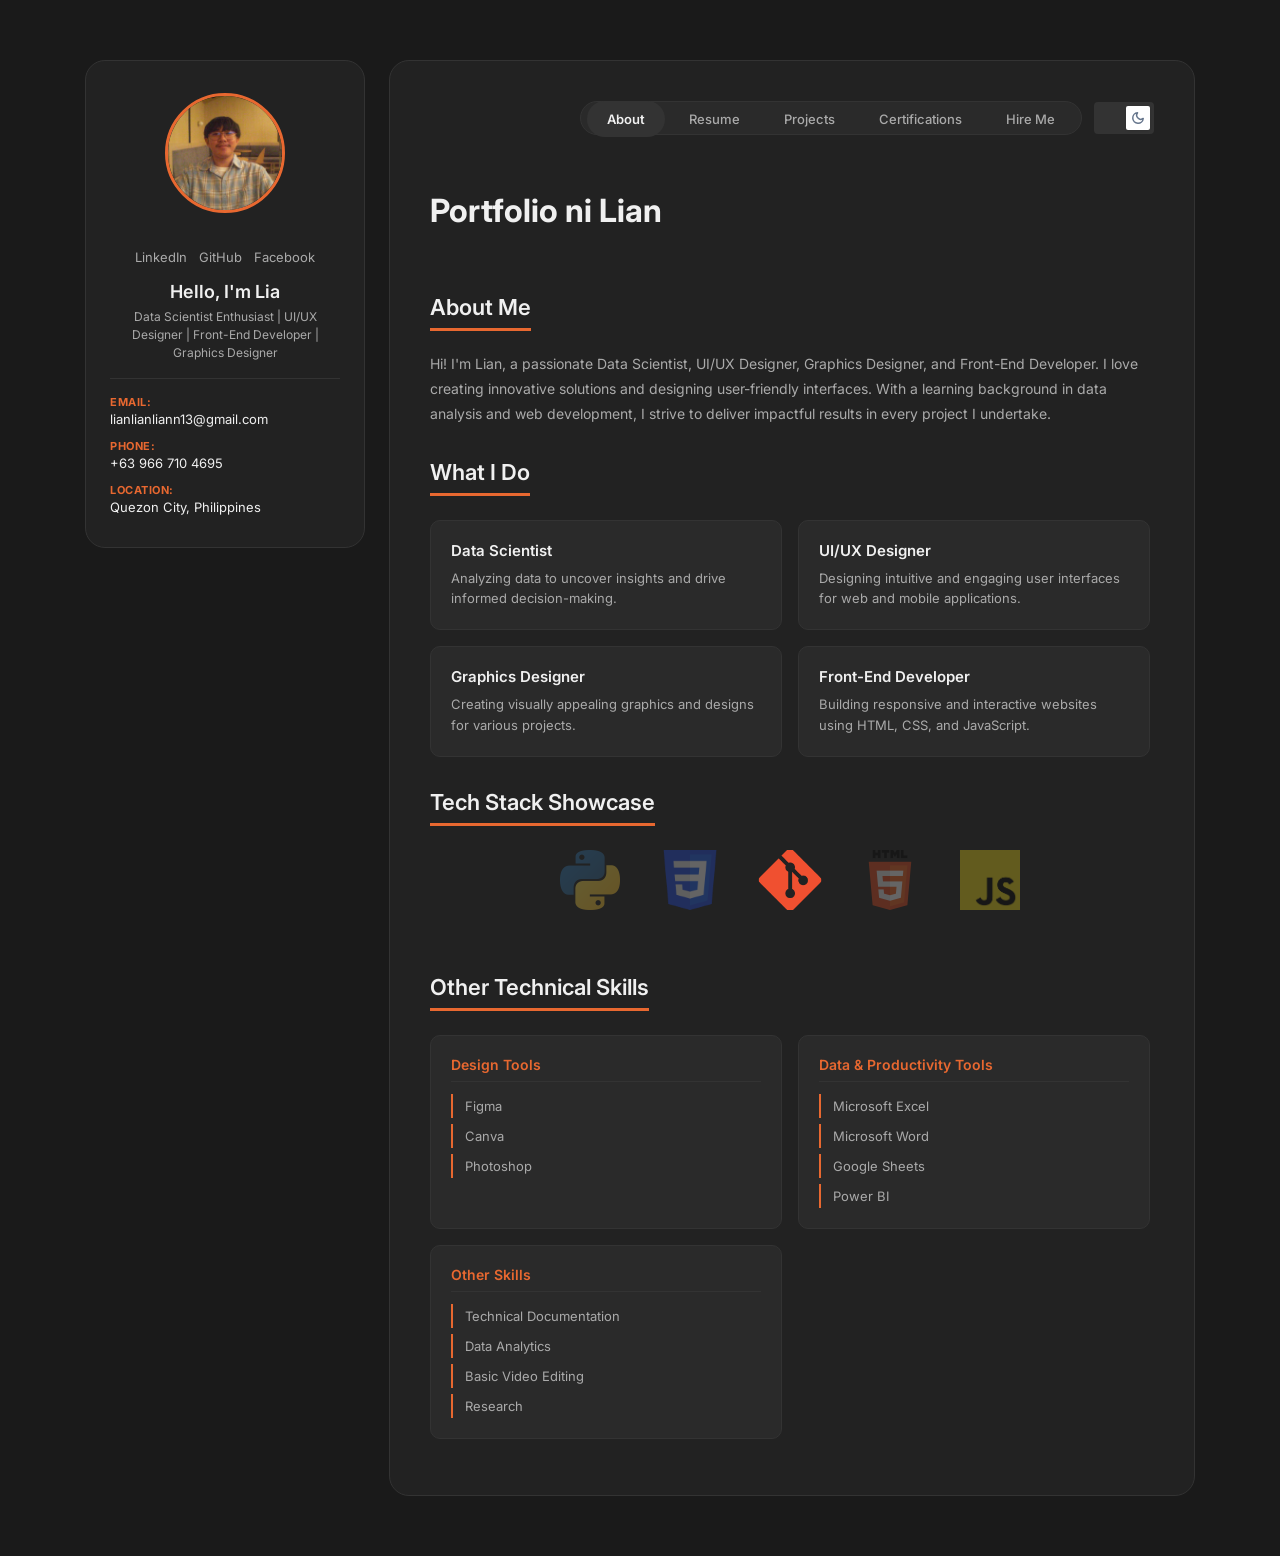
==== commit 18983d1a: "fix" ====
--- a/index.html
+++ b/index.html
@@ -123,7 +123,7 @@
                     </div>
                 </div>
 
-                <h2 class="section-title">Technical Skills</h2>
+                <h2 class="section-title">Other Technical Skills</h2>
 
                 <div class="skills-grid">
 
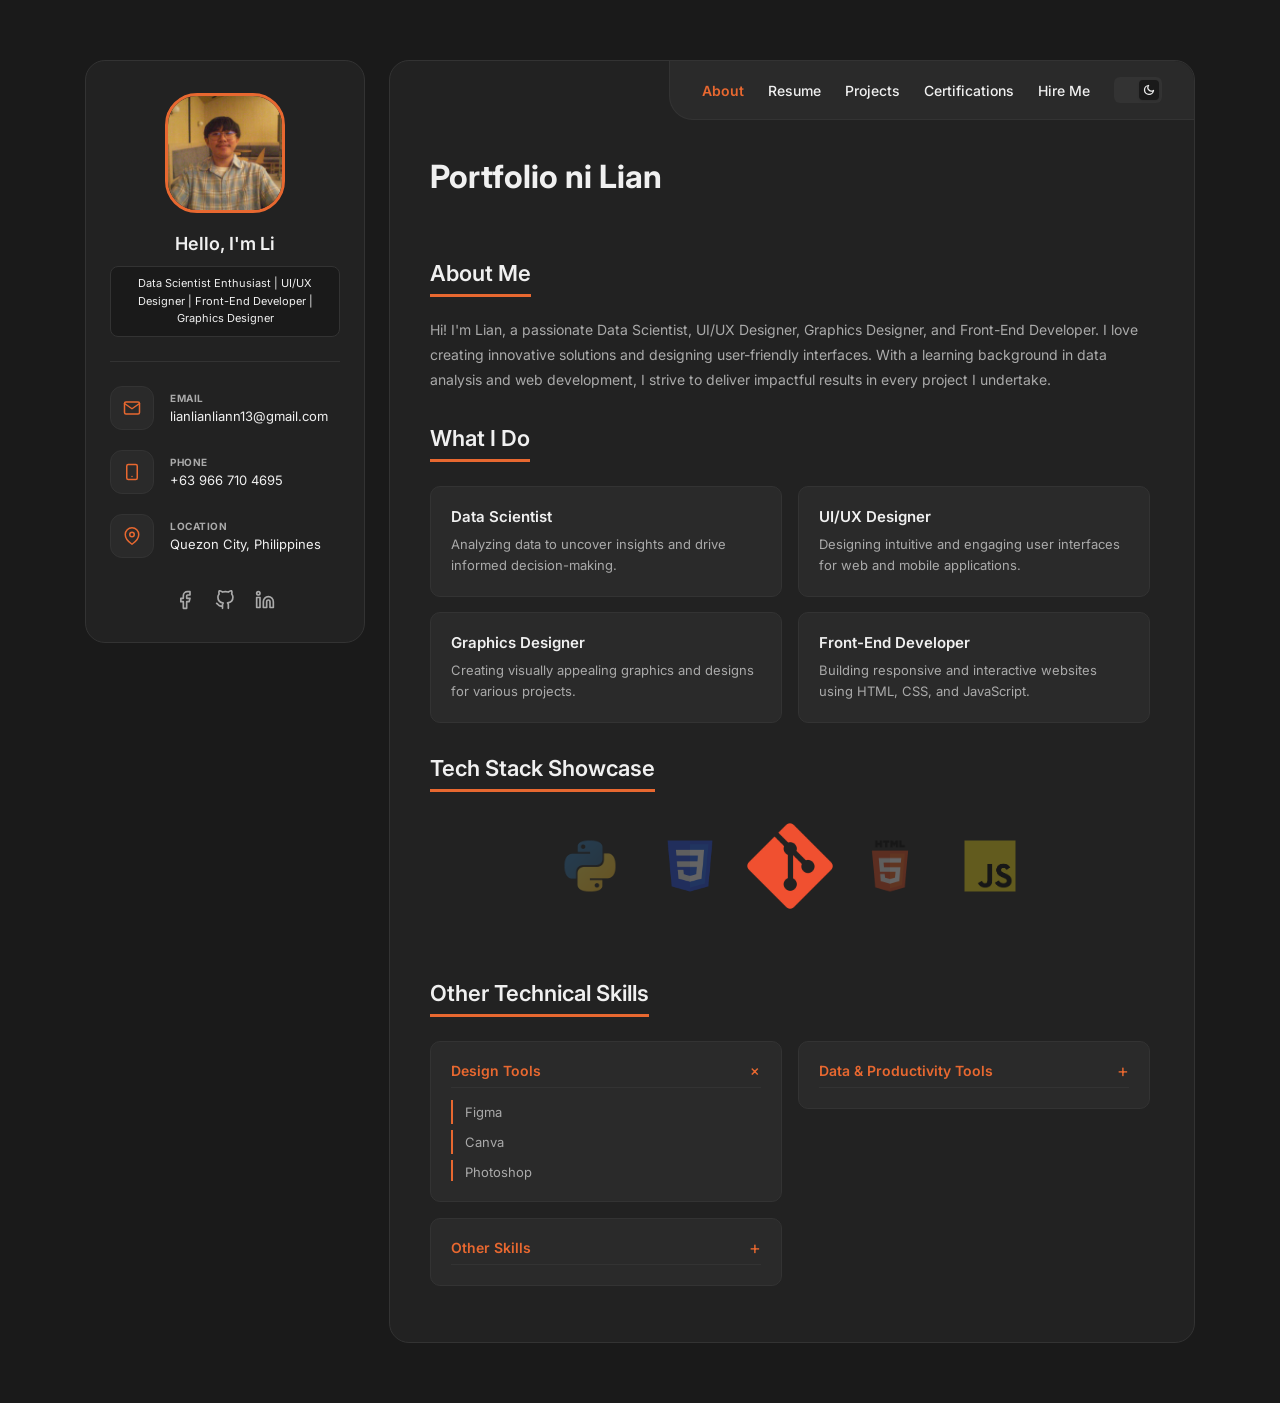
==== commit e22b4319: "redo the navbar styling" ====
--- a/index.html
+++ b/index.html
@@ -17,46 +17,59 @@
         <!-- SIDEBAR -->
         <aside class="sidebar">
 
-            <!-- Profile Picture -->
-            <img src="images/lian-luigi-paredes.jpg" 
-            alt="Profile Picture" 
-            class="profile-pic"/>
-
-            <br />
-            
-            <!-- Social Media Links -->
-            <div class="social-links">
-                <a href="https://www.linkedin.com/in/lian-paredes-87608a298/" 
-                target="_blank">LinkedIn</a>
-                <a href="https://github.com/lianlianliann"
-                target="_blank">GitHub</a> 
-                <a href="https://www.facebook.com/ventura.lian/" 
-                target="_blank">Facebook</a>
-            </div>
+            <img src="images/lian-luigi-paredes.jpg"
+                alt="Profile Picture"
+                class="profile-pic"/>
 
             <div class="sidebar-intro">
                 <h2>Hello, I'm Lian!</h2>
-                <p>Data Scientist Enthusiast | UI/UX Designer | Front-End Developer | Graphics Designer </p>
+                <div class="badge">Data Scientist Enthusiast | UI/UX Designer | Front-End Developer | Graphics Designer</div>
             </div>
-            
+
             <hr class="sidebar-divider"/>
 
-            <!-- Contact Details -->
-            <ul class="contact-list"> 
+            <ul class="contact-list">
                 <li>
-                    <strong>Email:</strong>
-                    <p>lianlianliann13@gmail.com</p>
+                    <div class="contact-icon">
+                        <svg viewBox="0 0 24 24" fill="none" stroke="currentColor" stroke-width="2" stroke-linecap="round" stroke-linejoin="round"><path d="M4 4h16c1.1 0 2 .9 2 2v12c0 1.1-.9 2-2 2H4c-1.1 0-2-.9-2-2V6c0-1.1.9-2 2-2z"></path><polyline points="22,6 12,13 2,6"></polyline></svg>
+                    </div>
+                    <div class="contact-info">
+                        <strong>Email</strong>
+                        <p>lianlianliann13@gmail.com</p>
+                    </div>
                 </li>
                 <li>
-                    <strong>Phone:</strong>
-                    <p>+63 966 710 4695</p>
+                    <div class="contact-icon">
+                        <svg viewBox="0 0 24 24" fill="none" stroke="currentColor" stroke-width="2" stroke-linecap="round" stroke-linejoin="round"><rect x="5" y="2" width="14" height="20" rx="2" ry="2"></rect><line x1="12" y1="18" x2="12.01" y2="18"></line></svg>
+                    </div>
+                    <div class="contact-info">
+                        <strong>Phone</strong>
+                        <p>+63 966 710 4695</p>
+                    </div>
                 </li>
                 <li>
-                    <strong>Location:</strong>
-                    <p>Quezon City, Philippines</p>
+                    <div class="contact-icon">
+                        <svg viewBox="0 0 24 24" fill="none" stroke="currentColor" stroke-width="2" stroke-linecap="round" stroke-linejoin="round"><path d="M21 10c0 7-9 13-9 13s-9-6-9-13a9 9 0 0 1 18 0z"></path><circle cx="12" cy="10" r="3"></circle></svg>
+                    </div>
+                    <div class="contact-info">
+                        <strong>Location</strong>
+                        <p>Quezon City, Philippines</p>
+                    </div>
                 </li>
             </ul>
-    
+
+            <div class="social-links">
+                <a href="https://www.facebook.com/ventura.lian/" target="_blank" aria-label="Facebook">
+                    <svg viewBox="0 0 24 24" fill="none" stroke="currentColor" stroke-width="2" stroke-linecap="round" stroke-linejoin="round"><path d="M18 2h-3a5 5 0 0 0-5 5v3H7v4h3v8h4v-8h3l1-4h-4V7a1 1 0 0 1 1-1h3z"></path></svg>
+                </a>
+                <a href="https://github.com/lianlianliann" target="_blank" aria-label="GitHub">
+                    <svg viewBox="0 0 24 24" fill="none" stroke="currentColor" stroke-width="2" stroke-linecap="round" stroke-linejoin="round"><path d="M9 19c-5 1.5-5-2.5-7-3m14 6v-3.87a3.37 3.37 0 0 0-.94-2.61c3.14-.35 6.44-1.54 6.44-7A5.44 5.44 0 0 0 20 4.77 5.07 5.07 0 0 0 19.91 1S18.73.65 16 2.48a13.38 13.38 0 0 0-7 0C6.27.65 5.09 1 5.09 1A5.07 5.07 0 0 0 5 4.77a5.44 5.44 0 0 0-1.5 3.78c0 5.42 3.3 6.61 6.44 7A3.37 3.37 0 0 0 9 18.13V22"></path></svg>
+                </a>
+                <a href="https://www.linkedin.com/in/lian-paredes-87608a298/" target="_blank" aria-label="LinkedIn">
+                    <svg viewBox="0 0 24 24" fill="none" stroke="currentColor" stroke-width="2" stroke-linecap="round" stroke-linejoin="round"><path d="M16 8a6 6 0 0 1 6 6v7h-4v-7a2 2 0 0 0-2-2 2 2 0 0 0-2 2v7h-4v-7a6 6 0 0 1 6-6z"></path><rect x="2" y="9" width="4" height="12"></rect><circle cx="4" cy="4" r="2"></circle></svg>
+                </a>
+            </div>
+
         </aside>
 
         <!-- MAIN CONTENT -->
--- a/css/style.css
+++ b/css/style.css
@@ -50,13 +50,16 @@
 .sidebar {
     width: 280px;
     min-width: 280px;
-    background-color: var(--bg-sidebar);
+    background-color: var(--bg-sidebar); 
     border: 1px solid var(--border);
     border-radius: 20px; 
     padding: 32px 24px;
     position: sticky; 
     top: 60px;
     height: fit-content;
+    display: flex;
+    flex-direction: column;
+    align-items: center;
 }
 
 .main-content {
@@ -64,7 +67,7 @@
     background-color: var(--bg-sidebar);
     border: 1px solid var(--border);
     border-radius: 20px; 
-    padding: 40px;
+    padding: 80px 40px 40px; 
     position: relative; 
     margin-left: 0; 
     min-height: 80vh; 
@@ -76,121 +79,170 @@
 .profile-pic {
     width: 120px;
     height: 120px;
-    border-radius: 50%;
-    border: 3px solid var(--accent);
+    border-radius: 32px; 
+    border: 3px solid var(--accent); 
     display: block;
-    margin: 0 auto 16px auto;
+    margin: 0 auto 20px auto;
     object-fit: cover;
-}
-
-.social-links {
-    display: flex;
-    justify-content: center;
-    gap: 12px;
-    margin-bottom: 16px;
-}
-
-.social-links a {
-    color: var(--text-secondary);
-    text-decoration: none;
-    font-size: 13px;
-    transition: color 0.2s ease;
-}
-
-.social-links a:hover {
-    color: var(--accent);
 }
 
 .sidebar-intro {
     text-align: center;
-    margin-bottom: 16px;
+    margin-bottom: 0; 
+    width: 100%;
 }
 
 .sidebar-intro h2 {
     font-size: 18px;
     font-weight: 600;
     color: var(--text-primary);
-    margin-bottom: 6px;
-}
-
-.sidebar-intro p {
-    font-size: 12px;
-    color: var(--text-secondary);
-    line-height: 1.5;
+    margin-bottom: 12px;
+}
+
+.sidebar-intro .badge {
+    display: inline-block;
+    font-size: 11px;
+    color: var(--text-primary);
+    background-color: var(--bg-main); 
+    border: 1px solid var(--border);
+    padding: 8px 12px;
+    border-radius: 8px;
+    line-height: 1.6;
 }
 
 .sidebar-divider {
+    width: 100%;
     border: none;
     border-top: 1px solid var(--border);
-    margin: 16px 0;
+    margin: 24px 0;
 }
 
 .contact-list {
     list-style: none;
     display: flex;
     flex-direction: column;
-    gap: 12px;
+    gap: 20px;
+    width: 100%;
+    margin-bottom: 32px;
 }
 
 .contact-list li {
     display: flex;
+    align-items: center;
+    gap: 16px;
+}
+
+.contact-icon {
+    width: 44px;
+    height: 44px;
+    min-width: 44px;
+    background-color: var(--bg-card);
+    border: 1px solid var(--border);
+    border-radius: 12px;
+    display: flex;
+    align-items: center;
+    justify-content: center;
+    color: var(--accent); /* Restored orange accent for the icons */
+}
+
+.contact-icon svg {
+    width: 18px;
+    height: 18px;
+}
+
+.contact-info {
+    display: flex;
     flex-direction: column;
-    gap: 2px;
-}
-
-.contact-list strong {
-    font-size: 11px;
+    gap: 4px;
+}
+
+.contact-info strong {
+    font-size: 10px;
     text-transform: uppercase;
     letter-spacing: 0.5px;
-    color: var(--accent);
-}
-
-.contact-list p {
+    color: var(--text-secondary);
+}
+
+.contact-info p {
     font-size: 13px;
     color: var(--text-primary);
     margin: 0;
+    word-break: break-word;
+}
+
+.social-links {
+    display: flex;
+    justify-content: center;
+    gap: 20px;
+    margin-top: auto;
+    width: 100%;
+}
+
+.social-links a {
+    color: var(--text-secondary);
+    text-decoration: none;
+    display: flex;
+    align-items: center;
+    justify-content: center;
+    transition: color 0.2s ease, transform 0.2s ease;
+}
+
+.social-links a svg {
+    width: 20px;
+    height: 20px;
+}
+
+.social-links a:hover {
+    color: var(--accent); /* Restored orange hover color */
+    transform: translateY(-2px);
 }
 
 /* ================================
    NAVIGATION
 ================================ */
 .navbar {
-    display: flex;
-    justify-content: flex-end;
-    align-items: center;
-    margin-bottom: 40px; 
-    gap: 12px; 
+    position: absolute;
+    top: 0;
+    right: 0;
+    background-color: var(--bg-card); 
+    padding: 16px 32px; 
+    border-bottom-left-radius: 24px; 
+    border-top-right-radius: 20px; 
+    border-left: 1px solid var(--border);
+    border-bottom: 1px solid var(--border);
+    display: flex;
+    align-items: center;
+    gap: 24px; 
 }
 
 .nav-links {
     list-style: none;
     display: flex;
-    gap: 4px; 
-    margin: 0;
-    padding: 6px; 
-    background-color: var(--bg-card); 
-    border: 1px solid var(--border);
-    border-radius: 40px; 
+    gap: 24px; 
+    margin: 0;
+    padding: 0;
+    background-color: transparent;
+    border: none;
 }
 
 .nav-links li a {
     text-decoration: none;
-    color: var(--text-secondary);
-    font-size: 13px; 
+    color: var(--text-primary);
+    font-size: 14px; 
     font-weight: 500;
-    padding: 10px 20px; 
-    border-radius: 30px; 
-    transition: all 0.3s ease; 
+    padding: 0;
+    transition: color 0.2s ease; 
 }
 
 .nav-links li a:hover {
-    color: var(--text-primary);
-    background-color: var(--bg-main); 
+    color: var(--accent);
+    background-color: transparent; 
 }
 
 .nav-links li a.active {
-    color: var(--text-primary); 
-    background-color: var(--border); 
+    color: var(--accent); 
+    background-color: transparent; 
+    border: none; 
     font-weight: 600; 
 }
 
@@ -279,6 +331,7 @@
     gap: 16px;
     margin-top: 16px;
     max-width: 720px;
+    align-items: start; /* Prevents cards from stretching to match row height */
 }
 
 .skill-category {
@@ -853,26 +906,26 @@
    MODE TOGGLE BUTTON
 ================================ */
 .theme-switch {
-    width: 60px;
-    height: 32px;
+    width: 48px;  
+    height: 26px; 
     background-color: #cbd5e1; 
     border: none;
-    border-radius: 4px; 
+    border-radius: 6px; 
     position: relative;
     cursor: pointer;
-    padding: 4px;
+    padding: 3px;
     display: flex;
     align-items: center;
     transition: background-color 0.3s ease;
 }
 
 .switch-thumb {
-    width: 24px;
-    height: 24px;
+    width: 20px;  
+    height: 20px;
     background-color: #ffffff;
-    border-radius: 2px; 
+    border-radius: 4px; 
     position: absolute;
-    left: 4px;
+    left: 3px;
     display: flex;
     align-items: center;
     justify-content: center;
@@ -880,21 +933,25 @@
     box-shadow: 0 1px 2px rgba(0,0,0,0.1);
 }
 
-
 [data-theme="dark"] .theme-switch {
-    background-color: var(--border);
+    background-color: var(--border); 
 }
 
 [data-theme="dark"] .switch-thumb {
-    transform: translateX(28px); 
-}
-
+    transform: translateX(22px); 
+    background-color: var(--bg-main); 
+}
+
+[data-theme="dark"] .switch-thumb svg {
+    stroke: var(--text-primary); 
+}
 
 .switch-thumb svg {
-    width: 14px;
-    height: 14px;
-    stroke: #64748b;
+    width: 12px;
+    height: 12px;
+    stroke: #64748b; 
     stroke-width: 2.5;
+    transition: stroke 0.3s ease;
 }
 
 /* ================================
@@ -942,6 +999,7 @@
     max-width: 720px;
     display: flex;
     justify-content: center;
+    padding: 20px 0; 
 }
 
 .carousel-track {
@@ -953,6 +1011,7 @@
 
 .carousel-item {
     opacity: 0.3;
+    transform: scale(0.85); 
     transition: opacity 0.5s ease, transform 0.5s ease;
     display: flex;
     align-items: center;
@@ -966,5 +1025,126 @@
 
 .carousel-item.active {
     opacity: 1;
-    transform: scale(1.1);
+    transform: scale(1.50); 
+}
+
+/* ================================
+   SKILLS ACCORDION
+================================ */
+.skill-category {
+    cursor: pointer;
+}
+
+.skill-category h3 {
+    position: relative;
+    margin-bottom: 0; 
+    transition: margin-bottom 0.3s ease;
+}
+
+.skill-category.active h3 {
+    margin-bottom: 12px;
+}
+
+.skill-category h3::after {
+    content: '+';
+    position: absolute;
+    right: 0;
+    top: 0;
+    font-size: 18px;
+    font-weight: 400;
+    line-height: 1;
+    transition: transform 0.3s ease;
+}
+
+.skill-category.active h3::after {
+    transform: rotate(45deg);
+}
+
+.skill-category ul {
+    max-height: 0;
+    overflow: hidden;
+    opacity: 0;
+    transition: max-height 0.3s ease, opacity 0.3s ease;
+}
+
+.skill-category.active ul {
+    opacity: 1;
+}
+
+/* ================================
+   FADE-IN ANIMATION
+================================ */
+.fade-in {
+    opacity: 0;
+    transform: translateY(20px);
+    transition: opacity 0.6s ease-out, transform 0.6s ease-out;
+    will-change: opacity, transform;
+}
+
+.fade-in.visible {
+    opacity: 1;
+    transform: translateY(0);
+}
+
+/* ================================
+   TOAST NOTIFICATION
+================================ */
+.toast-notification {
+    position: fixed;
+    bottom: 20px;
+    right: -350px;
+    background-color: var(--bg-card);
+    color: var(--text-primary);
+    border-left: 4px solid var(--accent);
+    padding: 16px 24px;
+    border-radius: 8px;
+    box-shadow: 0 4px 12px rgba(0,0,0,0.3);
+    font-size: 14px;
+    font-weight: 500;
+    z-index: 1000;
+    transition: right 0.4s ease;
+}
+
+.toast-notification.show {
+    right: 20px;
+}
+
+.toast-notification.success {
+    border-left-color: #28a745;
+}
+
+.toast-notification.error {
+    border-left-color: var(--accent);
+}
+
+/* ================================
+   INLINE FORM VALIDATION
+================================ */
+.input-wrapper {
+    display: flex;
+    flex-direction: column;
+    flex: 1;
+}
+
+.error-text {
+    color: var(--accent);
+    font-size: 12px;
+    font-weight: 500;
+    margin-left: 4px;
+    max-height: 0;
+    opacity: 0;
+    overflow: hidden;
+    transition: max-height 0.2s ease, opacity 0.2s ease, margin-bottom 0.2s ease;
+}
+
+
+.input-wrapper.error .error-text {
+    max-height: 20px;
+    opacity: 1;
+    margin-bottom: 6px; 
+}
+
+.input-wrapper.error .form-input,
+.input-wrapper.error .form-textarea {
+    border-color: var(--accent);
 }
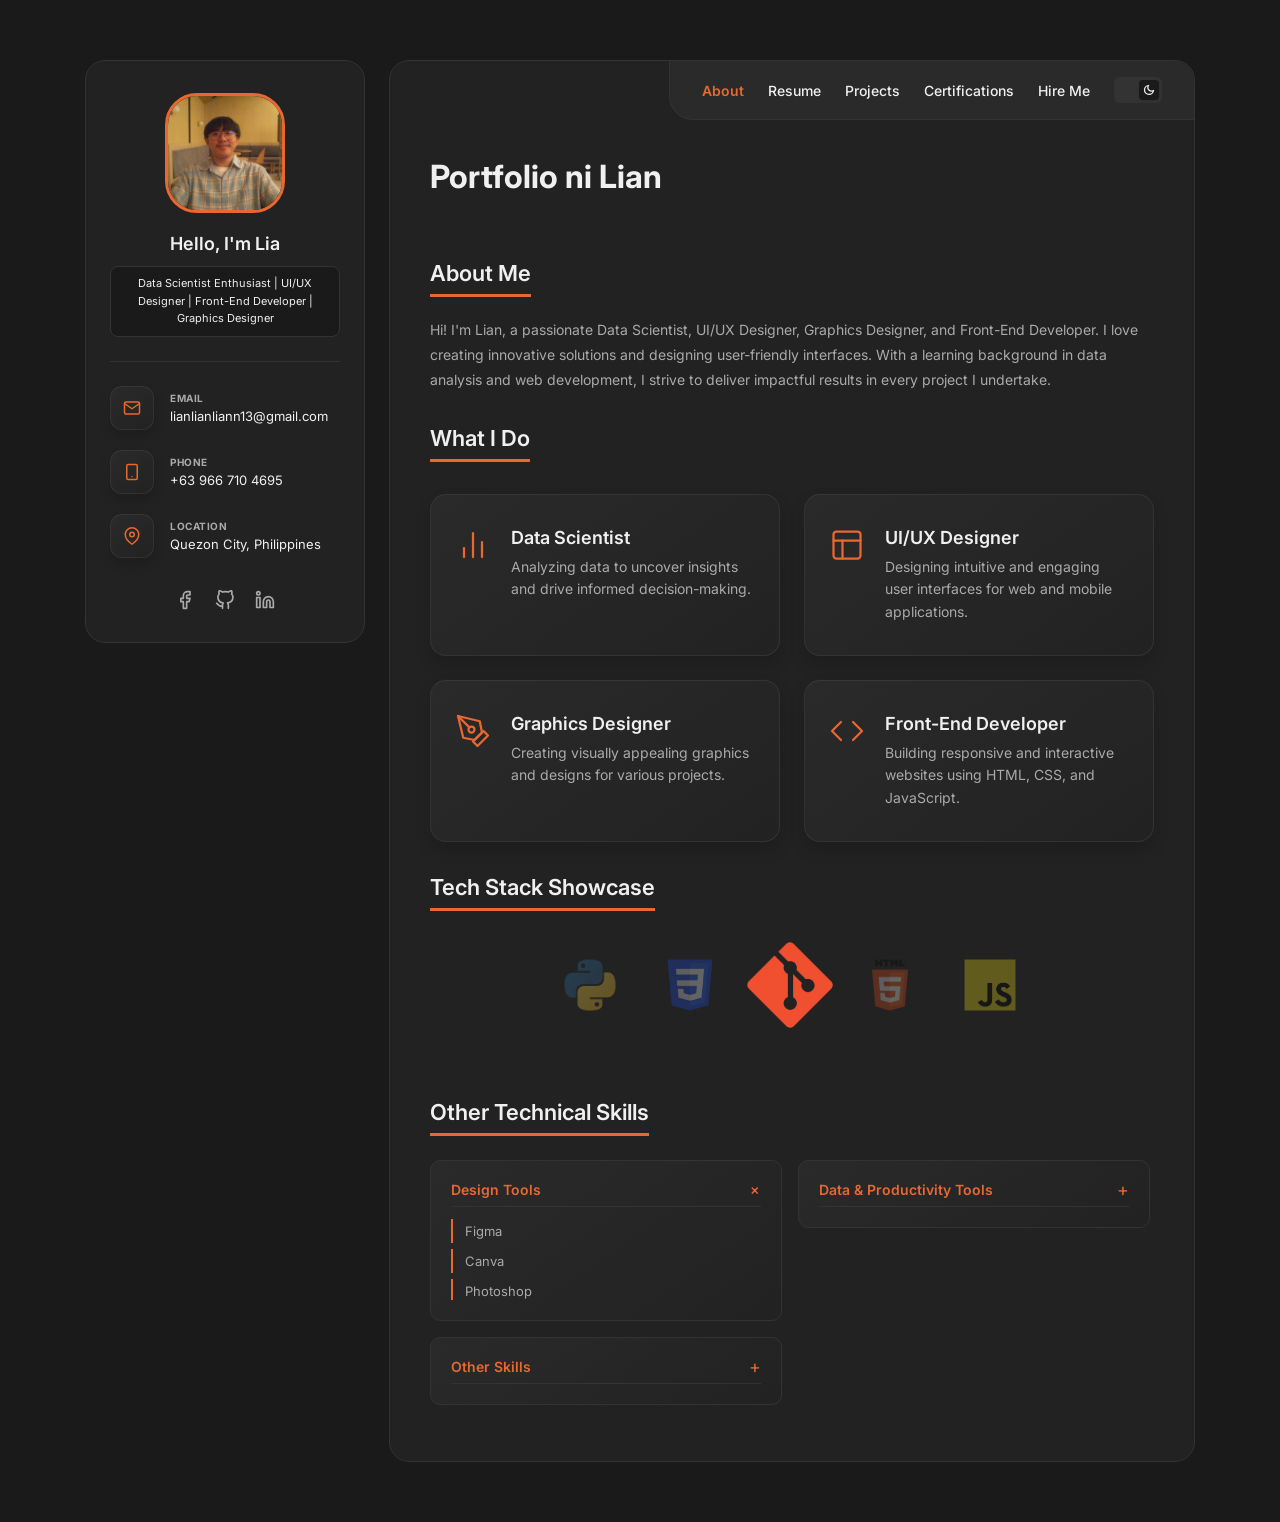
==== commit 297a3d47: "redesign the cards" ====
--- a/index.html
+++ b/index.html
@@ -104,23 +104,43 @@
                 <div class="cards-grid">
 
                     <div class="card">
-                        <h4>Data Scientist</h4>
-                        <p>Analyzing data to uncover insights and drive informed decision-making.</p>
-                    </div>
-
-                    <div class="card">
-                        <h4>UI/UX Designer</h4>
-                        <p>Designing intuitive and engaging user interfaces for web and mobile applications.</p>
-                    </div>
-
-                    <div class="card">
-                        <h4>Graphics Designer</h4>
-                        <p>Creating visually appealing graphics and designs for various projects.</p>
-                    </div>
-
-                    <div class="card">
-                        <h4>Front-End Developer</h4>
-                        <p>Building responsive and interactive websites using HTML, CSS, and JavaScript.</p>
+                        <div class="card-icon">
+                            <svg viewBox="0 0 24 24" fill="none" stroke="currentColor" stroke-width="1.5" stroke-linecap="round" stroke-linejoin="round"><line x1="18" y1="20" x2="18" y2="10"></line><line x1="12" y1="20" x2="12" y2="4"></line><line x1="6" y1="20" x2="6" y2="14"></line></svg>
+                        </div>
+                        <div class="card-content">
+                            <h4>Data Scientist</h4>
+                            <p>Analyzing data to uncover insights and drive informed decision-making.</p>
+                        </div>
+                    </div>
+
+                    <div class="card">
+                        <div class="card-icon">
+                            <svg viewBox="0 0 24 24" fill="none" stroke="currentColor" stroke-width="1.5" stroke-linecap="round" stroke-linejoin="round"><rect x="3" y="3" width="18" height="18" rx="2" ry="2"></rect><line x1="3" y1="9" x2="21" y2="9"></line><line x1="9" y1="21" x2="9" y2="9"></line></svg>
+                        </div>
+                        <div class="card-content">
+                            <h4>UI/UX Designer</h4>
+                            <p>Designing intuitive and engaging user interfaces for web and mobile applications.</p>
+                        </div>
+                    </div>
+
+                    <div class="card">
+                        <div class="card-icon">
+                            <svg viewBox="0 0 24 24" fill="none" stroke="currentColor" stroke-width="1.5" stroke-linecap="round" stroke-linejoin="round"><path d="M12 19l7-7 3 3-7 7-3-3z"></path><path d="M18 13l-1.5-7.5L2 2l3.5 14.5L13 18l5-5z"></path><path d="M2 2l7.586 7.586"></path><circle cx="11" cy="11" r="2"></circle></svg>
+                        </div>
+                        <div class="card-content">
+                            <h4>Graphics Designer</h4>
+                            <p>Creating visually appealing graphics and designs for various projects.</p>
+                        </div>
+                    </div>
+
+                    <div class="card">
+                        <div class="card-icon">
+                            <svg viewBox="0 0 24 24" fill="none" stroke="currentColor" stroke-width="1.5" stroke-linecap="round" stroke-linejoin="round"><polyline points="16 18 22 12 16 6"></polyline><polyline points="8 6 2 12 8 18"></polyline></svg>
+                        </div>
+                        <div class="card-content">
+                            <h4>Front-End Developer</h4>
+                            <p>Building responsive and interactive websites using HTML, CSS, and JavaScript.</p>
+                        </div>
                     </div>
 
                 </div>
--- a/css/style.css
+++ b/css/style.css
@@ -132,17 +132,25 @@
     gap: 16px;
 }
 
+.contact-list li:hover .contact-icon {
+    transform: translateY(-3px);
+    box-shadow: 0 8px 18px rgba(0, 0, 0, 0.25);
+}
+
 .contact-icon {
     width: 44px;
     height: 44px;
     min-width: 44px;
-    background-color: var(--bg-card);
-    border: 1px solid var(--border);
+    background: linear-gradient(145deg, var(--bg-card) 0%, var(--bg-sidebar) 100%);
+    border: 1px solid var(--border);
+    border-top: 1px solid rgba(255, 255, 255, 0.08);
     border-radius: 12px;
     display: flex;
     align-items: center;
     justify-content: center;
-    color: var(--accent); /* Restored orange accent for the icons */
+    color: var(--accent);
+    box-shadow: 0 6px 12px rgba(0, 0, 0, 0.15); 
+    transition: transform 0.3s ease, box-shadow 0.3s ease;
 }
 
 .contact-icon svg {
@@ -285,41 +293,91 @@
 }
 
 /* ================================
+   GENERAL CARDS (Shared)
+================================ */
+.skill-category, .project-card, .cert-card, .availability-card {
+    background: linear-gradient(145deg, var(--bg-card), var(--bg-sidebar));
+    border: 1px solid var(--border);
+    border-radius: var(--radius-md);
+    transition: transform 0.3s ease, border-color 0.3s ease, box-shadow 0.3s ease;
+}
+
+.skill-category:hover, .project-card:hover, .cert-card:hover {
+    transform: translateY(-4px);
+    border-color: var(--text-secondary);
+    box-shadow: 0 8px 24px rgba(0,0,0,0.2);
+}
+
+/* ================================
    WHAT I DO CARDS
 ================================ */
 .cards-grid {
     display: grid;
     grid-template-columns: repeat(2, 1fr);
-    gap: 16px;
-    margin-top: 16px;
-    max-width: 720px;
+    gap: 24px;
+    margin-top: 24px;
 }
 
 .card {
-    background-color: var(--bg-card);
-    border: 1px solid var(--border);
-    border-radius: 10px;
-    padding: 20px;
-    transition: transform 0.2s ease, border-color 0.2s ease;
-}
-
+    background: linear-gradient(145deg, var(--bg-card) 0%, var(--bg-sidebar) 100%);
+    border: 1px solid var(--border);
+    border-top: 1px solid rgba(255, 255, 255, 0.08); 
+    border-radius: 16px;
+    padding: 32px 24px;
+    display: flex;
+    align-items: flex-start;
+    gap: 20px;
+    box-shadow: 0 8px 16px rgba(0, 0, 0, 0.15); 
+    transition: transform 0.3s ease, border-color 0.3s ease, box-shadow 0.3s ease;
+    cursor: pointer; 
+}
+
+.card.visible:hover,
 .card:hover {
-    transform: translateY(-4px);
+    transform: translateY(-6px);
     border-color: var(--accent);
-}
-
-.card h4 {
-    font-size: 15px;
+    box-shadow: 0 12px 30px rgba(0, 0, 0, 0.3);
+}
+
+.card-icon {
+    color: var(--accent); 
+    width: 36px;
+    height: 36px;
+    min-width: 36px;
+    display: flex;
+    align-items: flex-start;
+}
+
+.card-icon svg {
+    width: 100%;
+    height: 100%;
+    stroke-width: 1.5;
+}
+
+.card-content {
+    display: flex;
+    flex-direction: column;
+    gap: 8px;
+}
+
+.card-content h4 {
+    font-size: 18px;
     font-weight: 600;
     color: var(--text-primary);
-    margin-bottom: 8px;
-}
-
-.card p {
-    font-size: 13px;
+    margin: 0;
+}
+
+.card-content p {
+    font-size: 14px;
     color: var(--text-secondary);
     line-height: 1.6;
     margin: 0;
+}
+
+@media (max-width: 768px) {
+    .cards-grid {
+        grid-template-columns: 1fr; /* Ensures it stacks only on small screens */
+    }
 }
 
 /* ================================
@@ -480,22 +538,25 @@
 .affiliations-grid {
     display: grid;
     grid-template-columns: repeat(2, 1fr);
-    gap: 16px;
-    margin-top: 16px;
+    gap: 24px; /* Adjusted to match What I Do grid */
+    margin-top: 24px;
     max-width: 720px;
 }
 
 .affiliation-card {
-    background-color: var(--bg-card);
-    border: 1px solid var(--border);
-    border-radius: 10px;
-    padding: 20px;
-    transition: border-color 0.2s ease, transform 0.2s ease;
+    background: linear-gradient(145deg, var(--bg-card) 0%, var(--bg-sidebar) 100%);
+    border: 1px solid var(--border);
+    border-top: 1px solid rgba(255, 255, 255, 0.08);
+    border-radius: 16px; /* Smoother corners */
+    padding: 24px;
+    box-shadow: 0 8px 16px rgba(0, 0, 0, 0.15);
+    transition: transform 0.3s ease, border-color 0.3s ease, box-shadow 0.3s ease;
 }
 
 .affiliation-card:hover {
+    transform: translateY(-6px);
     border-color: var(--accent);
-    transform: translateY(-4px);
+    box-shadow: 0 12px 30px rgba(0, 0, 0, 0.3);
 }
 
 .affiliation-card h3 {
